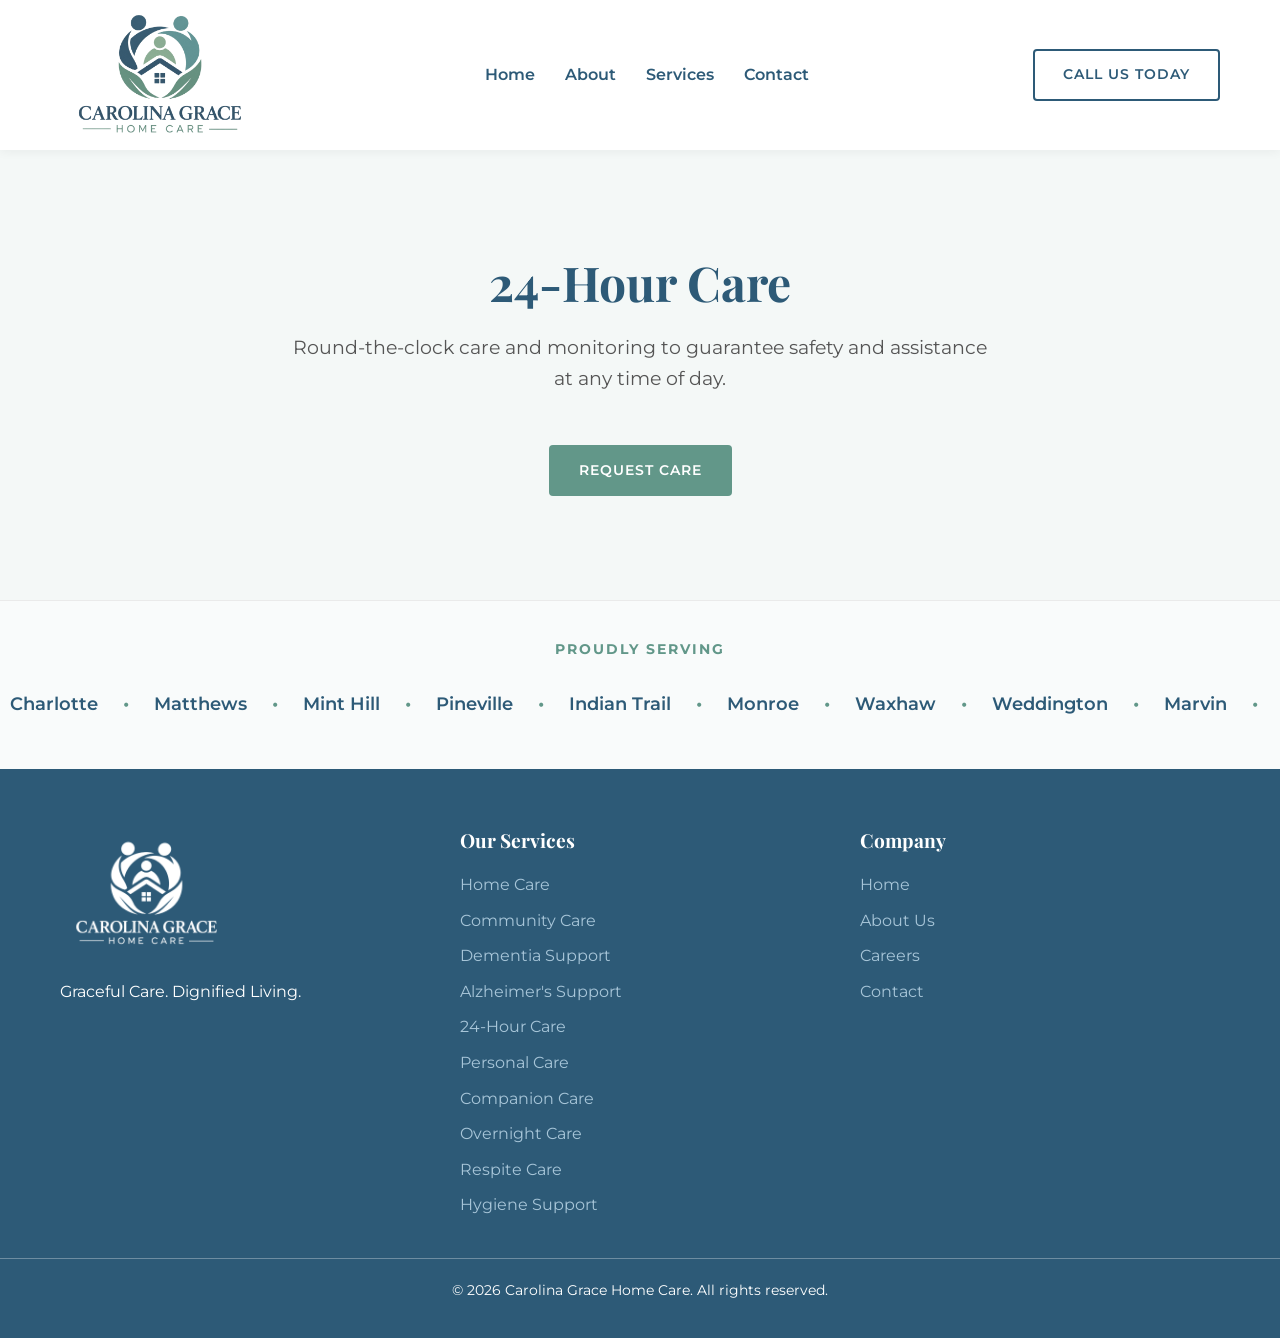
==== 24-hour-care.html @ 58c43fba "Create dedicated pages for all services and company links" ====
<!DOCTYPE html>
<html lang="en">
<head>
    <meta charset="UTF-8">
    <meta name="viewport" content="width=device-width, initial-scale=1.0">
    <title>24-Hour Care | Carolina Grace Home Care</title>
    <link rel="stylesheet" href="style.css">
    <link rel="preconnect" href="https://fonts.googleapis.com">
    <link rel="preconnect" href="https://fonts.gstatic.com" crossorigin>
    <link href="https://fonts.googleapis.com/css2?family=Montserrat:wght@300;400;600;700&family=Playfair+Display:ital,wght@0,600;1,600&display=swap" rel="stylesheet">
</head>
<body>
    <!-- Header -->
    <header class="header">
        <div class="container header-container">
            <div class="logo">
                <a href="#"><img src="images/logo.png" alt="Carolina Grace Home Care Logo"></a>
            </div>
            <nav class="nav">
                <ul>
                    <li><a href="#home">Home</a></li>
                    <li><a href="#about">About</a></li>
                    <li><a href="#services">Services</a></li>
                    <li><a href="#contact">Contact</a></li>
                </ul>
            </nav>
            <div class="header-cta">
                <a href="tel:7048625631" class="btn btn-outline">Call Us Today</a>
            </div>
        </div>
    </header>

    <section class="section bg-light" style="min-height: 50vh; display: flex; align-items: center; justify-content: center; text-align: center;">
        <div class="container">
            <h1 style="color: var(--primary-blue); font-size: 3rem; margin-bottom: 20px;">24-Hour Care</h1>
            <p style="font-size: 1.2rem; color: #555; max-width: 700px; margin: 0 auto;">Round-the-clock care and monitoring to guarantee safety and assistance at any time of day.</p>
            <br><br>
            <a href="index.html#contact" class="btn btn-primary">Request Care</a>
        </div>
    </section>

<!-- Areas Served Section -->
    <section class="areas-section">
        <div class="container text-center">
            <h4 class="subtitle" style="margin-bottom: 20px;">Proudly Serving</h4>
        </div>
        <div class="marquee-wrapper">
            <div class="marquee-content">
                <span>Charlotte</span>
                <span class="dot">&bull;</span>
                <span>Matthews</span>
                <span class="dot">&bull;</span>
                <span>Mint Hill</span>
                <span class="dot">&bull;</span>
                <span>Pineville</span>
                <span class="dot">&bull;</span>
                <span>Indian Trail</span>
                <span class="dot">&bull;</span>
                <span>Monroe</span>
                <span class="dot">&bull;</span>
                <span>Waxhaw</span>
                <span class="dot">&bull;</span>
                <span>Weddington</span>
                <span class="dot">&bull;</span>
                <span>Marvin</span>
                <span class="dot">&bull;</span>
                <span>Stallings</span>
                <span class="dot">&bull;</span>
                <span>Fort Mill (SC)</span>
                <span class="dot">&bull;</span>
                <span>Rock Hill (SC)</span>
                <span class="dot">&bull;</span>
                <span>Huntersville</span>
                <span class="dot">&bull;</span>
                <span>Cornelius</span>
                <span class="dot">&bull;</span>
                <span>Davidson</span>
                <span class="dot">&bull;</span>
                <span>Mooresville</span>
                <span class="dot">&bull;</span>
                <span>Concord</span>
                <span class="dot">&bull;</span>
                <span>Kannapolis</span>
                <span class="dot">&bull;</span>
                <span>Harrisburg</span>
                <span class="dot">&bull;</span>
                <span>Gastonia</span>
                <span class="dot">&bull;</span>
                <span>Belmont</span>
                <span class="dot">&bull;</span>
                <span>Mount Holly</span>
                <span class="dot">&bull;</span>
                <span>Locust</span>
                <span class="dot">&bull;</span>
                <span>Midland</span>
                <span class="dot">&bull;</span>
                <span>Albemarle</span>
                <span class="dot">&bull;</span>
                <span>Lancaster (SC)</span>
                <span class="dot">&bull;</span>
                <span>Shelby</span>
                <span class="dot">&bull;</span>
                <span>Lincolnton</span>
                <span class="dot">&bull;</span>
                <span>Statesville</span>
                <!-- Duplicate for seamless loop -->
                <span class="dot">&bull;</span>
                <span>Charlotte</span>
                <span class="dot">&bull;</span>
                <span>Matthews</span>
                <span class="dot">&bull;</span>
                <span>Mint Hill</span>
                <span class="dot">&bull;</span>
                <span>Pineville</span>
                <span class="dot">&bull;</span>
                <span>Indian Trail</span>
                <span class="dot">&bull;</span>
                <span>Monroe</span>
                <span class="dot">&bull;</span>
                <span>Waxhaw</span>
                <span class="dot">&bull;</span>
                <span>Weddington</span>
                <span class="dot">&bull;</span>
                <span>Marvin</span>
                <span class="dot">&bull;</span>
                <span>Stallings</span>
                <span class="dot">&bull;</span>
                <span>Fort Mill (SC)</span>
                <span class="dot">&bull;</span>
                <span>Rock Hill (SC)</span>
                <span class="dot">&bull;</span>
                <span>Huntersville</span>
                <span class="dot">&bull;</span>
                <span>Cornelius</span>
                <span class="dot">&bull;</span>
                <span>Davidson</span>
                <span class="dot">&bull;</span>
                <span>Mooresville</span>
                <span class="dot">&bull;</span>
                <span>Concord</span>
                <span class="dot">&bull;</span>
                <span>Kannapolis</span>
                <span class="dot">&bull;</span>
                <span>Harrisburg</span>
                <span class="dot">&bull;</span>
                <span>Gastonia</span>
                <span class="dot">&bull;</span>
                <span>Belmont</span>
                <span class="dot">&bull;</span>
                <span>Mount Holly</span>
                <span class="dot">&bull;</span>
                <span>Locust</span>
                <span class="dot">&bull;</span>
                <span>Midland</span>
                <span class="dot">&bull;</span>
                <span>Albemarle</span>
                <span class="dot">&bull;</span>
                <span>Lancaster (SC)</span>
                <span class="dot">&bull;</span>
                <span>Shelby</span>
                <span class="dot">&bull;</span>
                <span>Lincolnton</span>
                <span class="dot">&bull;</span>
                <span>Statesville</span>
            </div>
        </div>
    </section>

    <!-- Footer -->
    <footer class="footer">
        <div class="container footer-container">
            <div class="footer-logo">
                <img src="images/logo.png" alt="Carolina Grace Home Care Logo">
                <p class="footer-tagline">Graceful Care. Dignified Living.</p>
            </div>
            <div class="footer-services">
                <h3>Our Services</h3>
                <ul>
                    <li><a href="home-care.html">Home Care</a></li>
                    <li><a href="community-care.html">Community Care</a></li>
                    <li><a href="dementia-support.html">Dementia Support</a></li>
                    <li><a href="alzheimers-support.html">Alzheimer's Support</a></li>
                    <li><a href="24-hour-care.html">24-Hour Care</a></li>
                    <li><a href="personal-care.html">Personal Care</a></li>
                    <li><a href="companion-care.html">Companion Care</a></li>
                    <li><a href="overnight-care.html">Overnight Care</a></li>
                    <li><a href="respite-care.html">Respite Care</a></li>
                    <li><a href="hygiene-support.html">Hygiene Support</a></li>
                </ul>
            </div>
            <div class="footer-company">
                <h3>Company</h3>
                <ul>
                    <li><a href="index.html">Home</a></li>
                    <li><a href="about-us.html">About Us</a></li>
                    <li><a href="careers.html">Careers</a></li>
                    <li><a href="contact.html">Contact</a></li>
                </ul>
            </div>
            </div>
        </div>
        <div class="footer-bottom text-center">
            <p>&copy; 2026 Carolina Grace Home Care. All rights reserved.</p>
        </div>
    </footer>
</body>
</html>
---- style.css ----
/* CSS Variables based on logo */
:root {
    --primary-blue: #2d5a77;
    --primary-green: #629789;
    --secondary-green: #85a98d;
    --text-dark: #333333;
    --text-light: #666666;
    --bg-light: #f4f8f7;
    --white: #ffffff;
    --font-heading: 'Playfair Display', serif;
    --font-body: 'Montserrat', sans-serif;
}

/* Base Styles */
* {
    margin: 0;
    padding: 0;
    box-sizing: border-box;
}

html {
    scroll-behavior: smooth;
}

body {
    font-family: var(--font-body);
    color: var(--text-dark);
    line-height: 1.6;
    background-color: var(--white);
}

h1, h2, h3, h4, h5, h6 {
    font-family: var(--font-heading);
    color: var(--primary-blue);
    margin-bottom: 1rem;
    line-height: 1.2;
}

h1 { font-size: 3rem; }
h2 { font-size: 2.5rem; }
h3 { font-size: 1.5rem; }

p {
    color: var(--text-light);
    margin-bottom: 1rem;
}

a {
    text-decoration: none;
    color: var(--primary-green);
    transition: color 0.3s ease;
}

a:hover {
    color: var(--primary-blue);
}

ul {
    list-style: none;
}

img {
    max-width: 100%;
    height: auto;
    display: block;
}

.container {
    max-width: 1200px;
    margin: 0 auto;
    padding: 0 20px;
}

.section {
    padding: 80px 0;
}

.bg-light {
    background-color: var(--bg-light);
}

.text-center {
    text-align: center;
}

.subtitle {
    font-family: var(--font-body);
    font-size: 0.9rem;
    text-transform: uppercase;
    letter-spacing: 2px;
    color: var(--primary-green);
    font-weight: 700;
    margin-bottom: 0.5rem;
}

/* Buttons */
.btn {
    display: inline-block;
    padding: 12px 28px;
    border-radius: 4px;
    font-family: var(--font-body);
    font-weight: 600;
    text-transform: uppercase;
    letter-spacing: 1px;
    font-size: 0.9rem;
    cursor: pointer;
    transition: all 0.3s ease;
    border: 2px solid transparent;
}

.btn-primary {
    background-color: var(--primary-green);
    color: var(--white);
}

.btn-primary:hover {
    background-color: var(--primary-blue);
    color: var(--white);
}

.btn-secondary {
    background-color: var(--primary-blue);
    color: var(--white);
}

.btn-secondary:hover {
    background-color: var(--primary-green);
    color: var(--white);
}

.btn-outline {
    background-color: transparent;
    border-color: var(--primary-blue);
    color: var(--primary-blue);
}

.btn-outline:hover {
    background-color: var(--primary-blue);
    color: var(--white);
}

.btn-block {
    display: block;
    width: 100%;
}

/* Header */
.header {
    background-color: var(--white);
    box-shadow: 0 2px 10px rgba(0,0,0,0.05);
    position: sticky;
    top: 0;
    z-index: 100;
}

.header-container {
    display: flex;
    justify-content: space-between;
    align-items: center;
    height: auto;
}

.logo img {
    height: 150px;
}

.nav ul {
    display: flex;
    gap: 30px;
}

.nav a {
    color: var(--primary-blue);
    font-weight: 600;
    font-size: 1rem;
}

.nav a:hover {
    color: var(--primary-green);
}

/* Hero Section */
.hero {
    position: relative;
    height: 80vh;
    min-height: 600px;
    display: flex;
    align-items: center;
}

.hero-image {
    position: absolute;
    top: 0;
    left: 0;
    width: 100%;
    height: 100%;
    z-index: 1;
}

.hero-image img {
    width: 100%;
    height: 100%;
    object-fit: cover;
}

.hero-image::after {
    content: '';
    position: absolute;
    top: 0;
    left: 0;
    width: 100%;
    height: 100%;
    background: linear-gradient(to right, rgba(255,255,255,1) 0%, rgba(255,255,255,0.6) 30%, rgba(255,255,255,0.1) 90%);
}

.hero-content {
    position: relative;
    z-index: 2;
    width: 100%;
}

.hero-text-box {
    max-width: 600px;
}

.hero-text-box h1 {
    font-size: 3.5rem;
    margin-bottom: 20px;
}

.hero-text-box p {
    font-size: 1.1rem;
    margin-bottom: 30px;
    color: var(--text-dark);
}

.hero-buttons {
    display: flex;
    gap: 15px;
}

/* About Section */
.about-container {
    display: grid;
    grid-template-columns: 1fr 1fr;
    gap: 60px;
    align-items: center;
}

.about-features {
    display: grid;
    grid-template-columns: 1fr;
    gap: 30px;
}

.feature {
    display: flex;
    flex-direction: column;
    padding: 30px;
    background-color: var(--bg-light);
    border-radius: 8px;
    border-left: 4px solid var(--secondary-green);
}

.feature-icon {
    font-size: 2rem;
    color: var(--primary-green);
    margin-bottom: 15px;
}

/* Services Section */
.section-header {
    margin-bottom: 50px;
}

.services-grid {
    display: grid;
    grid-template-columns: repeat(auto-fit, minmax(320px, 1fr));
    gap: 30px;
}

.service-card {
    background-color: var(--white);
    border-radius: 8px;
    overflow: hidden;
    box-shadow: 0 5px 15px rgba(0,0,0,0.05);
    transition: transform 0.3s ease;
    display: flex;
    flex-direction: column;
}

.service-card:hover {
    transform: translateY(-15px);
}

.service-img {
    height: 220px;
}

.service-img img {
    width: 100%;
    height: 100%;
    object-fit: cover;
}

.service-content {
    padding: 30px;
    flex-grow: 1;
}

.service-content h3 {
    margin-bottom: 15px;
    font-size: 1.3rem;
}

.service-content-only {
    border-top: 4px solid var(--primary-green);
}

/* Contact Section */
.contact-container {
    display: grid;
    grid-template-columns: 1fr 1fr;
    gap: 60px;
}

.contact-details {
    margin-top: 30px;
}

.contact-item {
    margin-bottom: 15px;
    font-size: 1.1rem;
    color: var(--text-dark);
}

.contact-item strong {
    color: var(--primary-blue);
    display: inline-block;
    width: 90px;
}

.contact-form {
    background-color: var(--white);
    padding: 40px;
    border-radius: 8px;
    box-shadow: 0 5px 25px rgba(0,0,0,0.08);
}

.form-group {
    margin-bottom: 20px;
}

.form-group input,
.form-group textarea {
    width: 100%;
    padding: 12px 15px;
    border: 1px solid #ddd;
    border-radius: 4px;
    font-family: var(--font-body);
    font-size: 1rem;
}

.form-group input:focus,
.form-group textarea:focus {
    outline: none;
    border-color: var(--primary-green);
}

/* Areas Served Marquee */
.areas-section {
    padding: 40px 0;
    background-color: #f9fbfb;
    overflow: hidden;
    border-top: 1px solid #eaeaea;
}

.marquee-wrapper {
    width: 100%;
    overflow: hidden;
    white-space: nowrap;
    position: relative;
    padding: 10px 0;
}

.marquee-content {
    display: inline-block;
    animation: marquee 50s linear infinite;
    font-size: 1.1rem;
    font-weight: 600;
    color: var(--primary-blue);
}

.marquee-content span {
    padding: 0 10px;
}

.marquee-content .dot {
    color: var(--primary-green);
    font-size: 1.2rem;
}

@keyframes marquee {
    0% { transform: translateX(0); }
    100% { transform: translateX(-50%); }
}

.marquee-content:hover {
    animation-play-state: paused;
}

/* Footer */
.footer {
    background-color: var(--primary-blue);
    color: var(--white);
    padding: 60px 0 20px;
}

.footer-container {
    display: grid;
    grid-template-columns: repeat(auto-fit, minmax(250px, 1fr));
    gap: 40px;
    margin-bottom: 40px;
}

.footer-logo img {
    height: 130px;
    margin-bottom: 20px;
    filter: brightness(0) invert(1);
}

.footer-tagline {
    color: #a7c5d8;
}

.footer h3 {
    color: var(--white);
    margin-bottom: 20px;
    font-size: 1.2rem;
}

.footer-services ul,
.footer-company ul,
.footer-areas ul {
    display: flex;
    flex-direction: column;
    gap: 10px;
}

.footer-services a,
.footer-company a,
.footer-areas li {
    color: #a7c5d8;
    transition: color 0.3s ease;
}

.footer-services a:hover,
.footer-company a:hover {
    color: var(--secondary-green);
}

.footer-areas p {
    color: #a7c5d8;
    line-height: 1.6;
    font-size: 0.95rem;
}

.footer-bottom {
    border-top: 1px solid rgba(255, 255, 255, 0.308);
    padding-top: 20px;
    font-size: 0.9rem;
}

.footer-bottom p,
.footer-logo p {
    color: #ffffff;
}

/* Responsive */
@media (max-width: 992px) {
    .hero-text-box h1 {
        font-size: 2.8rem;
    }
    .about-container,
    .contact-container {
        grid-template-columns: 1fr;
        gap: 40px;
    }
    .services-grid {
        grid-template-columns: repeat(auto-fit, minmax(280px, 1fr));
    }
}

@media (max-width: 768px) {
    .section {
        padding: 50px 0;
    }
    .header-container {
        flex-direction: column;
        height: auto;
        padding: 15px 20px;
        gap: 15px;
    }
    .nav ul {
        flex-wrap: wrap;
        justify-content: center;
        gap: 15px;
    }
    .hero-text-box h1 {
        font-size: 2.2rem;
    }
    .hero-buttons {
        flex-direction: column;
        gap: 10px;
    }
    .btn-block {
        width: 100%;
    }
    .hero-image::after {
        background: linear-gradient(to right, rgba(255,255,255,0.95) 0%, rgba(255,255,255,0.85) 100%);
    }
    .about-features {
        grid-template-columns: 1fr;
    }
}

@media (max-width: 576px) {
    .hero-text-box h1 {
        font-size: 1.8rem;
    }
    .hero-text-box p {
        font-size: 1rem;
    }
    .services-grid {
        grid-template-columns: 1fr;
    }
    .footer-container {
        grid-template-columns: 1fr;
        text-align: center;
    }
    .footer-services ul, .footer-company ul, .footer-areas ul {
        align-items: center;
    }
}
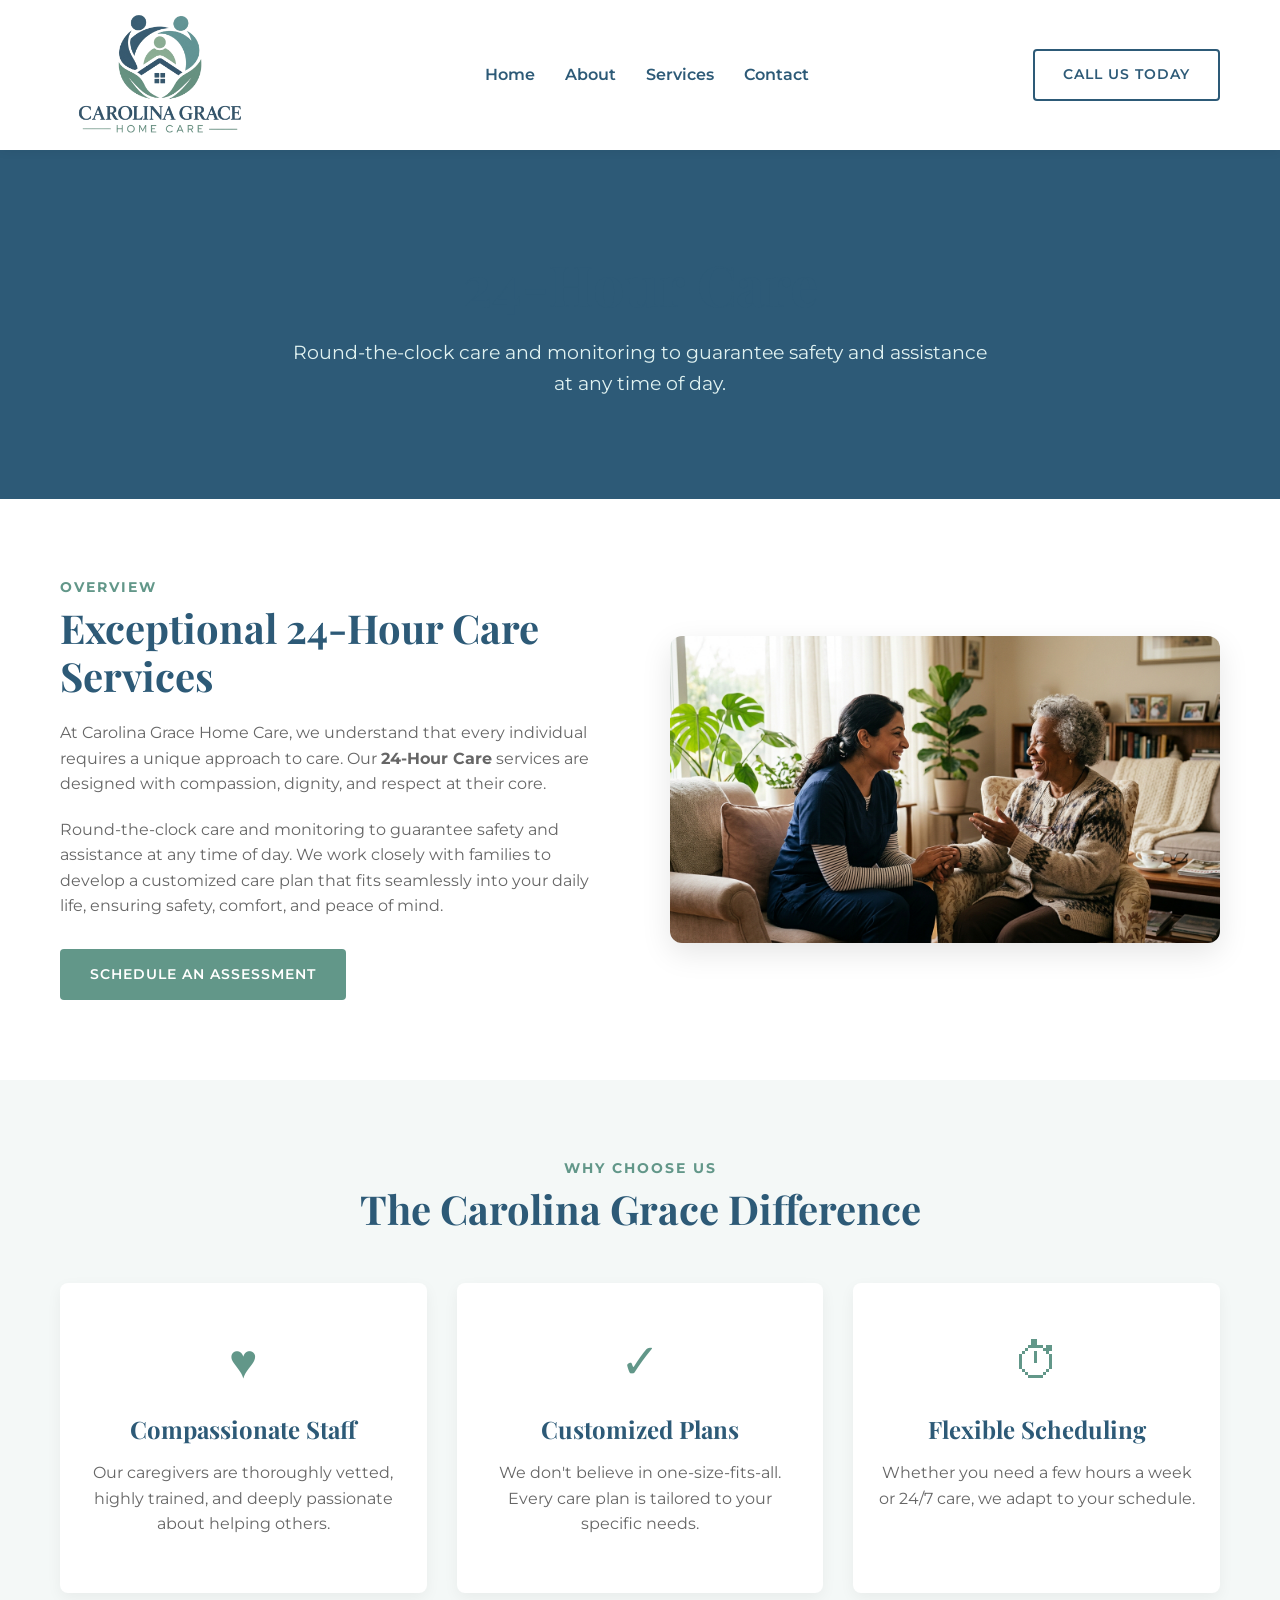
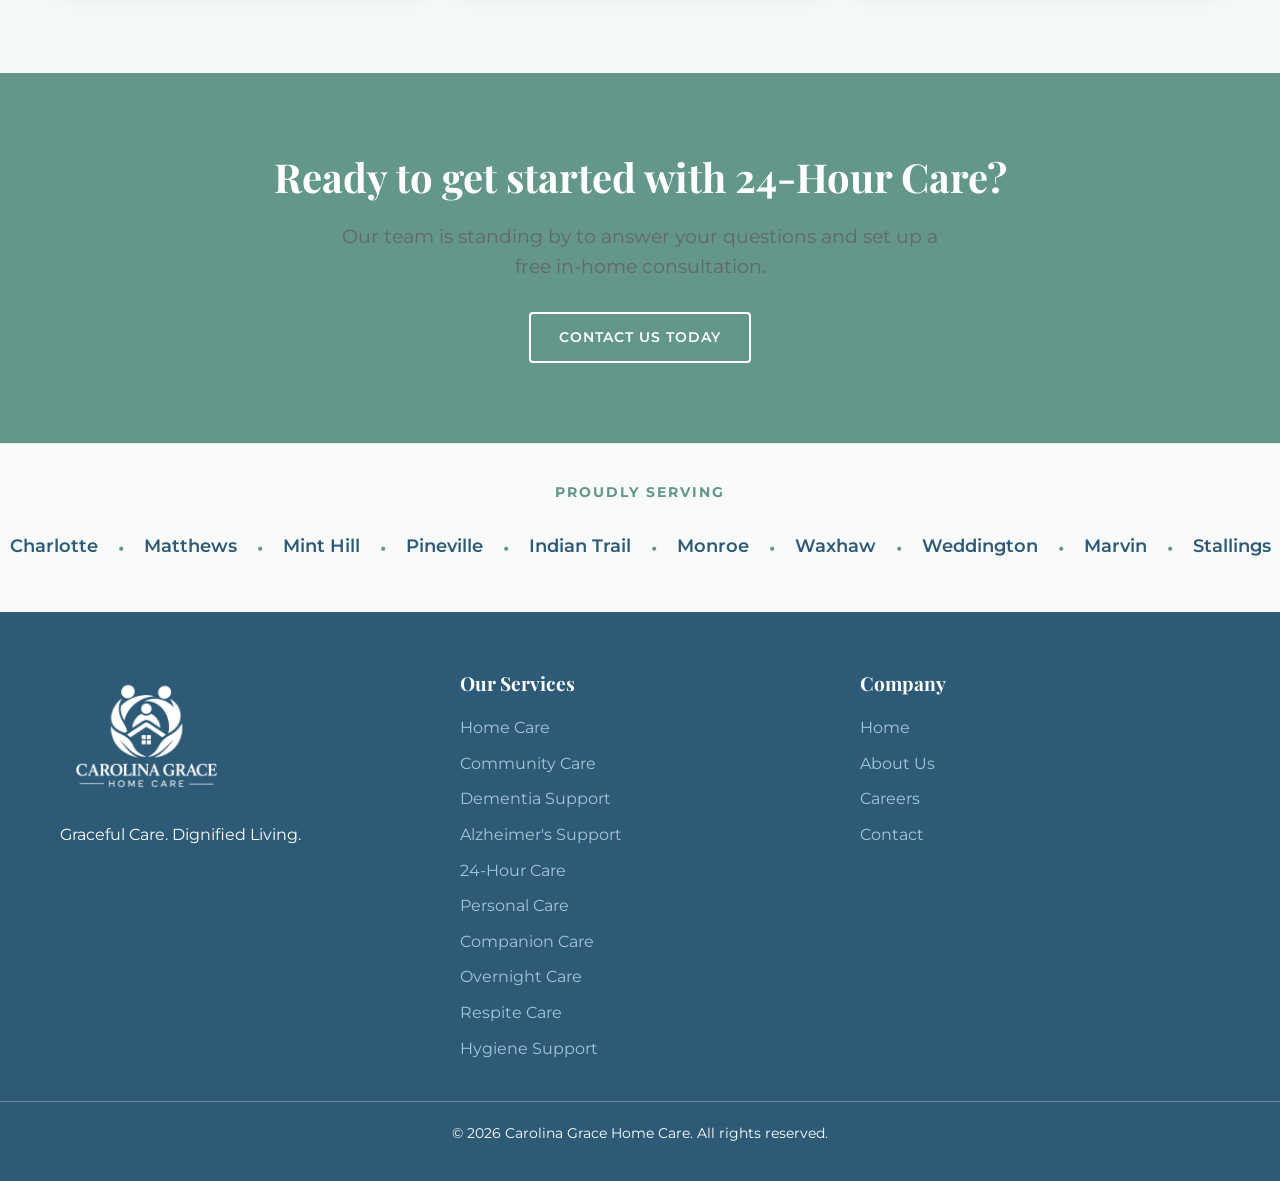
==== commit c250b666: "Enhance all internal pages with multi-section professional design" ====
--- a/24-hour-care.html
+++ b/24-hour-care.html
@@ -30,12 +30,62 @@
         </div>
     </header>
 
-    <section class="section bg-light" style="min-height: 50vh; display: flex; align-items: center; justify-content: center; text-align: center;">
+    <!-- Page Hero -->
+    <section class="page-hero" style="background-color: var(--primary-blue); color: white; padding: 100px 0; text-align: center;">
         <div class="container">
-            <h1 style="color: var(--primary-blue); font-size: 3rem; margin-bottom: 20px;">24-Hour Care</h1>
-            <p style="font-size: 1.2rem; color: #555; max-width: 700px; margin: 0 auto;">Round-the-clock care and monitoring to guarantee safety and assistance at any time of day.</p>
-            <br><br>
-            <a href="index.html#contact" class="btn btn-primary">Request Care</a>
+            <h1 style="font-size: 3.5rem; margin-bottom: 20px; font-family: var(--font-heading);">24-Hour Care</h1>
+            <p style="font-size: 1.2rem; max-width: 700px; margin: 0 auto; color: #e0f2f1;">Round-the-clock care and monitoring to guarantee safety and assistance at any time of day.</p>
+        </div>
+    </section>
+
+    <!-- Overview Section -->
+    <section class="section about">
+        <div class="container about-container" style="align-items: center;">
+            <div class="about-text">
+                <h4 class="subtitle">Overview</h4>
+                <h2 style="font-size: 2.5rem; margin-bottom: 20px;">Exceptional 24-Hour Care Services</h2>
+                <p style="margin-bottom: 20px;">At Carolina Grace Home Care, we understand that every individual requires a unique approach to care. Our <strong>24-Hour Care</strong> services are designed with compassion, dignity, and respect at their core.</p>
+                <p style="margin-bottom: 30px;">Round-the-clock care and monitoring to guarantee safety and assistance at any time of day. We work closely with families to develop a customized care plan that fits seamlessly into your daily life, ensuring safety, comfort, and peace of mind.</p>
+                <a href="index.html#contact" class="btn btn-primary">Schedule an Assessment</a>
+            </div>
+            <div class="about-features" style="display: block;">
+                <img src="images/hero.jpg" alt="24-Hour Care" style="width: 100%; border-radius: 12px; box-shadow: 0 10px 30px rgba(0,0,0,0.1);">
+            </div>
+        </div>
+    </section>
+
+    <!-- Key Benefits Section -->
+    <section class="section bg-light text-center">
+        <div class="container">
+            <h4 class="subtitle">Why Choose Us</h4>
+            <h2 style="margin-bottom: 50px;">The Carolina Grace Difference</h2>
+            
+            <div class="services-grid" style="grid-template-columns: repeat(auto-fit, minmax(300px, 1fr));">
+                <div class="service-card" style="padding: 40px 20px;">
+                    <div style="font-size: 3rem; color: var(--primary-green); margin-bottom: 15px;">♥</div>
+                    <h3>Compassionate Staff</h3>
+                    <p>Our caregivers are thoroughly vetted, highly trained, and deeply passionate about helping others.</p>
+                </div>
+                <div class="service-card" style="padding: 40px 20px;">
+                    <div style="font-size: 3rem; color: var(--primary-green); margin-bottom: 15px;">✓</div>
+                    <h3>Customized Plans</h3>
+                    <p>We don't believe in one-size-fits-all. Every care plan is tailored to your specific needs.</p>
+                </div>
+                <div class="service-card" style="padding: 40px 20px;">
+                    <div style="font-size: 3rem; color: var(--primary-green); margin-bottom: 15px;">⏱</div>
+                    <h3>Flexible Scheduling</h3>
+                    <p>Whether you need a few hours a week or 24/7 care, we adapt to your schedule.</p>
+                </div>
+            </div>
+        </div>
+    </section>
+
+    <!-- Call to Action -->
+    <section class="section" style="background-color: var(--primary-green); color: white; text-align: center;">
+        <div class="container">
+            <h2 style="font-size: 2.5rem; margin-bottom: 20px; color: white;">Ready to get started with 24-Hour Care?</h2>
+            <p style="font-size: 1.2rem; margin-bottom: 30px; max-width: 600px; margin-left: auto; margin-right: auto;">Our team is standing by to answer your questions and set up a free in-home consultation.</p>
+            <a href="index.html#contact" class="btn btn-outline-white">Contact Us Today</a>
         </div>
     </section>
 
--- a/style.css
+++ b/style.css
@@ -139,6 +139,17 @@
     color: var(--white);
 }
 
+.btn-outline-white {
+    background-color: transparent;
+    border-color: var(--white);
+    color: var(--white);
+}
+
+.btn-outline-white:hover {
+    background-color: var(--white);
+    color: var(--primary-green);
+}
+
 .btn-block {
     display: block;
     width: 100%;
@@ -378,13 +389,15 @@
 .marquee-wrapper {
     width: 100%;
     overflow: hidden;
-    white-space: nowrap;
     position: relative;
     padding: 10px 0;
+    display: block;
 }
 
 .marquee-content {
-    display: inline-block;
+    display: flex;
+    flex-wrap: nowrap;
+    width: max-content;
     animation: marquee 50s linear infinite;
     font-size: 1.1rem;
     font-weight: 600;
@@ -392,6 +405,8 @@
 }
 
 .marquee-content span {
+    flex-shrink: 0;
+    white-space: nowrap;
     padding: 0 10px;
 }
 
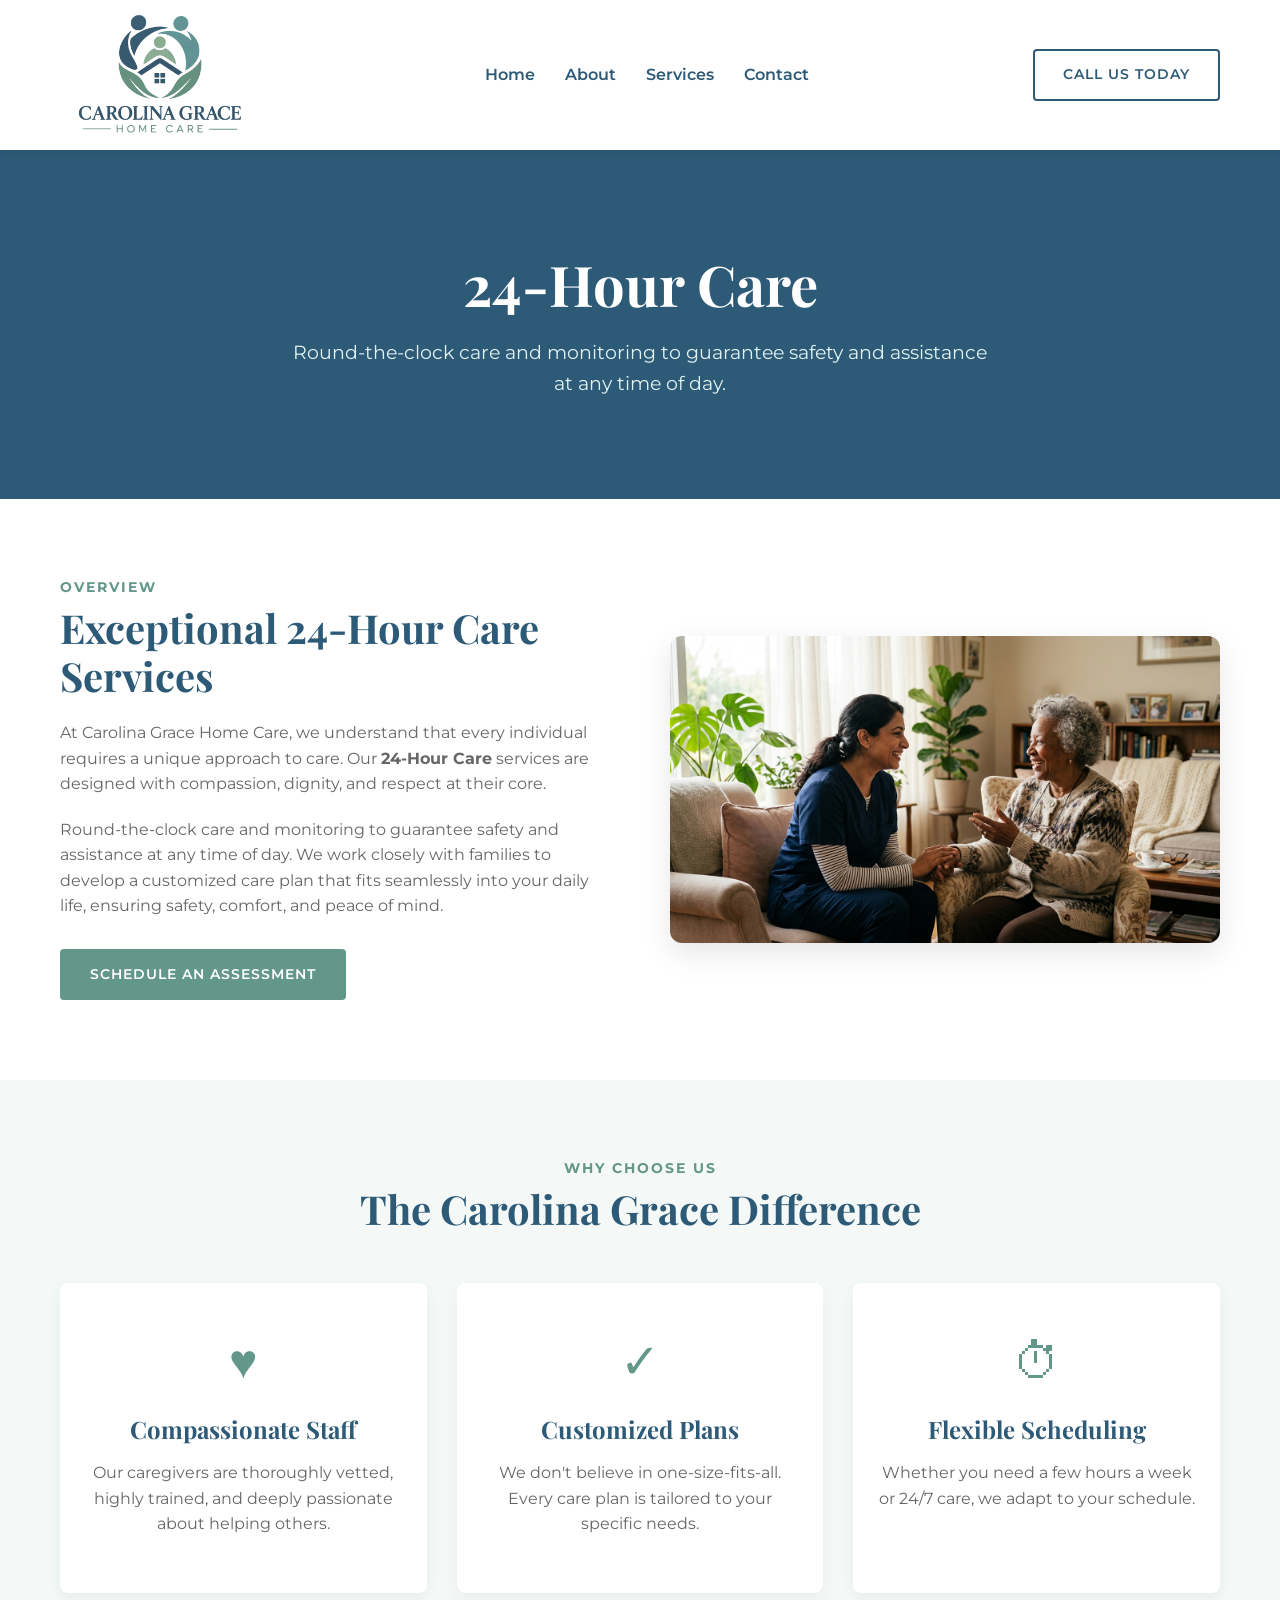
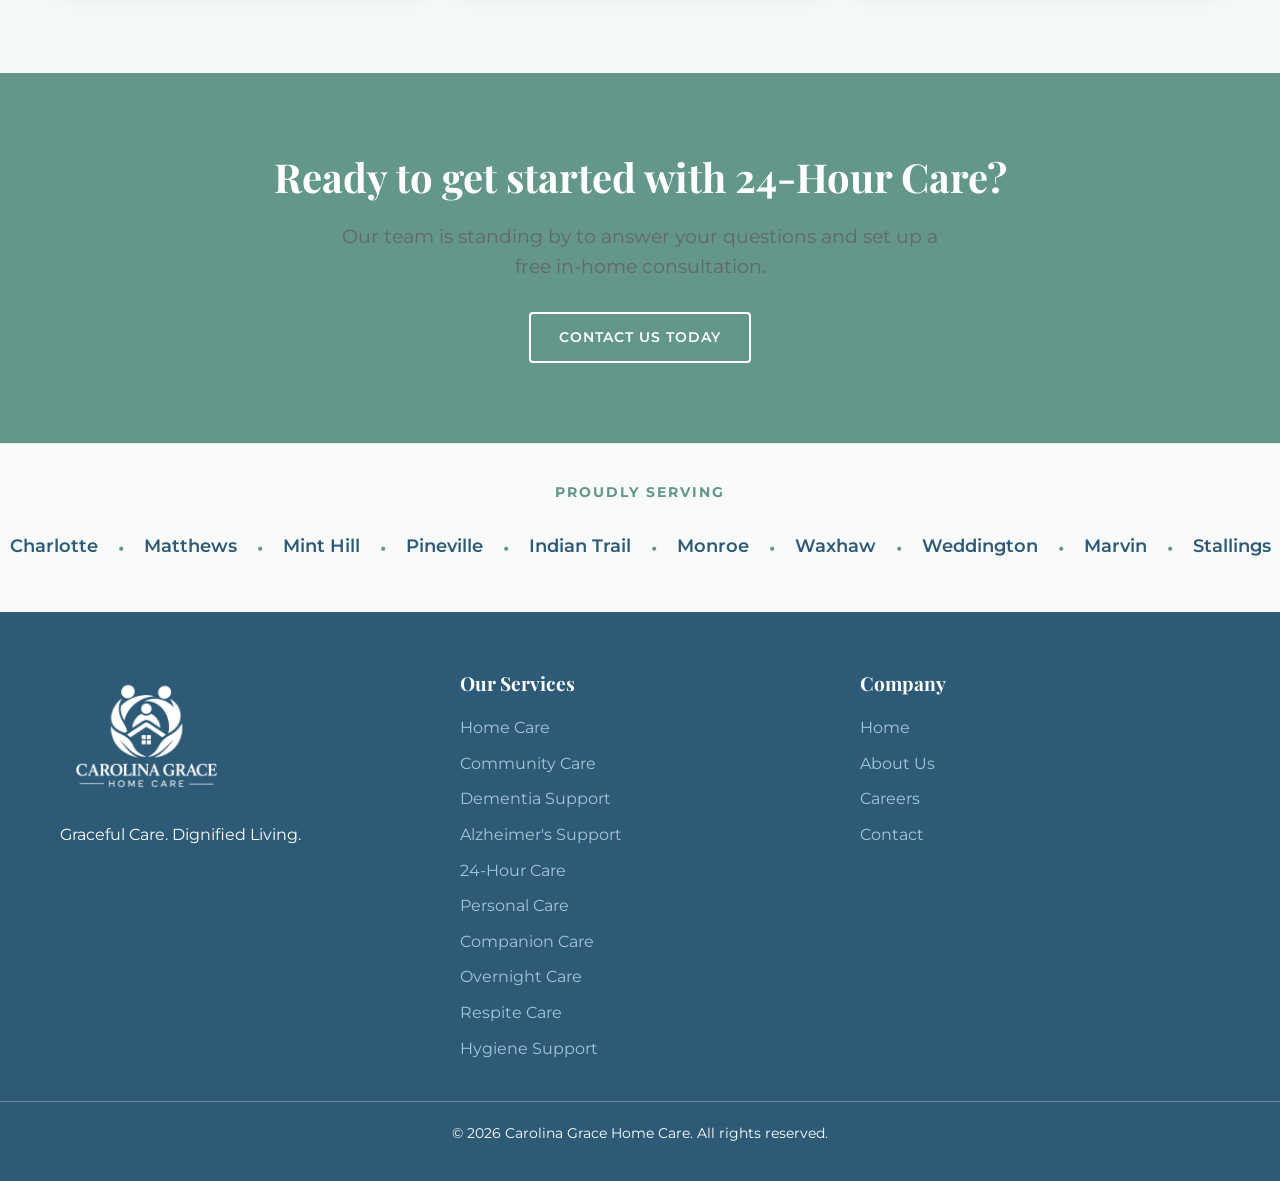
==== commit 49b242d1: "Fix hero heading color contrast on internal pages" ====
--- a/24-hour-care.html
+++ b/24-hour-care.html
@@ -33,7 +33,7 @@
     <!-- Page Hero -->
     <section class="page-hero" style="background-color: var(--primary-blue); color: white; padding: 100px 0; text-align: center;">
         <div class="container">
-            <h1 style="font-size: 3.5rem; margin-bottom: 20px; font-family: var(--font-heading);">24-Hour Care</h1>
+            <h1 style="font-size: 3.5rem; margin-bottom: 20px; font-family: var(--font-heading); color: white;">24-Hour Care</h1>
             <p style="font-size: 1.2rem; max-width: 700px; margin: 0 auto; color: #e0f2f1;">Round-the-clock care and monitoring to guarantee safety and assistance at any time of day.</p>
         </div>
     </section>
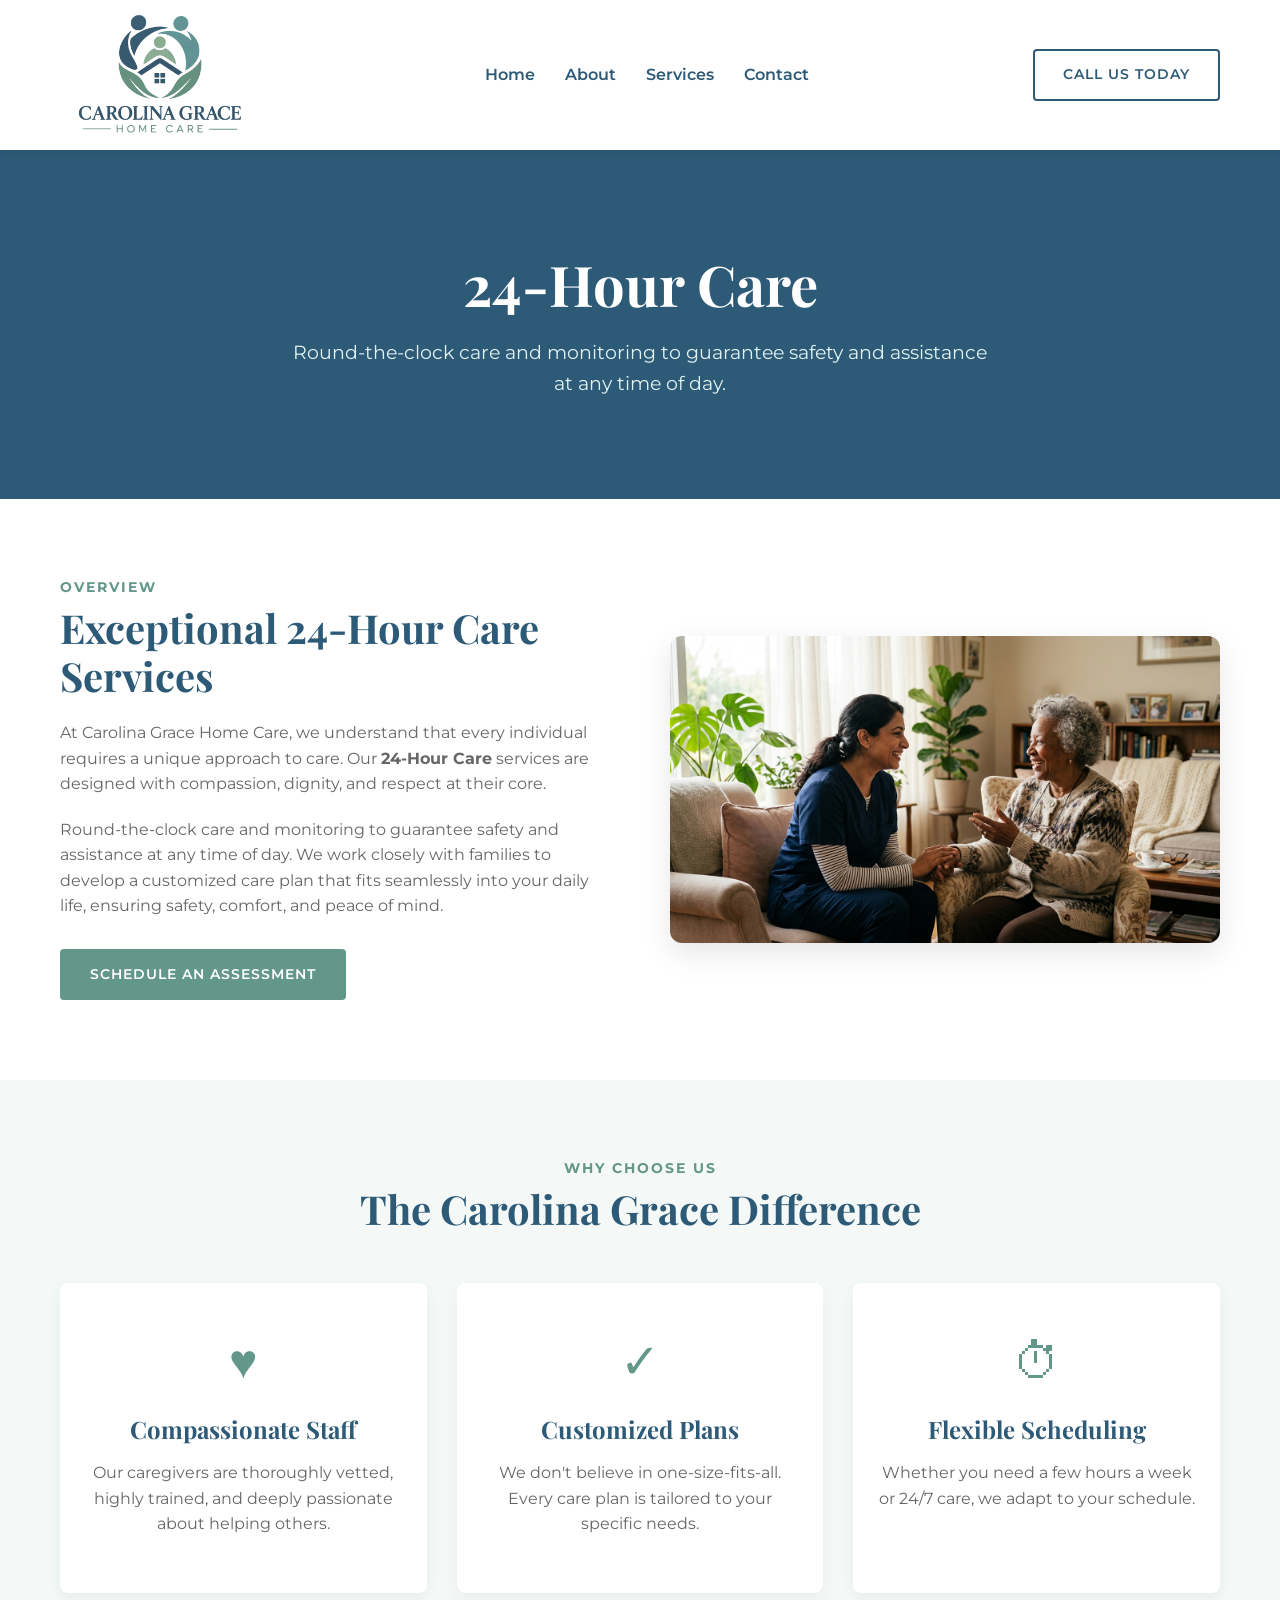
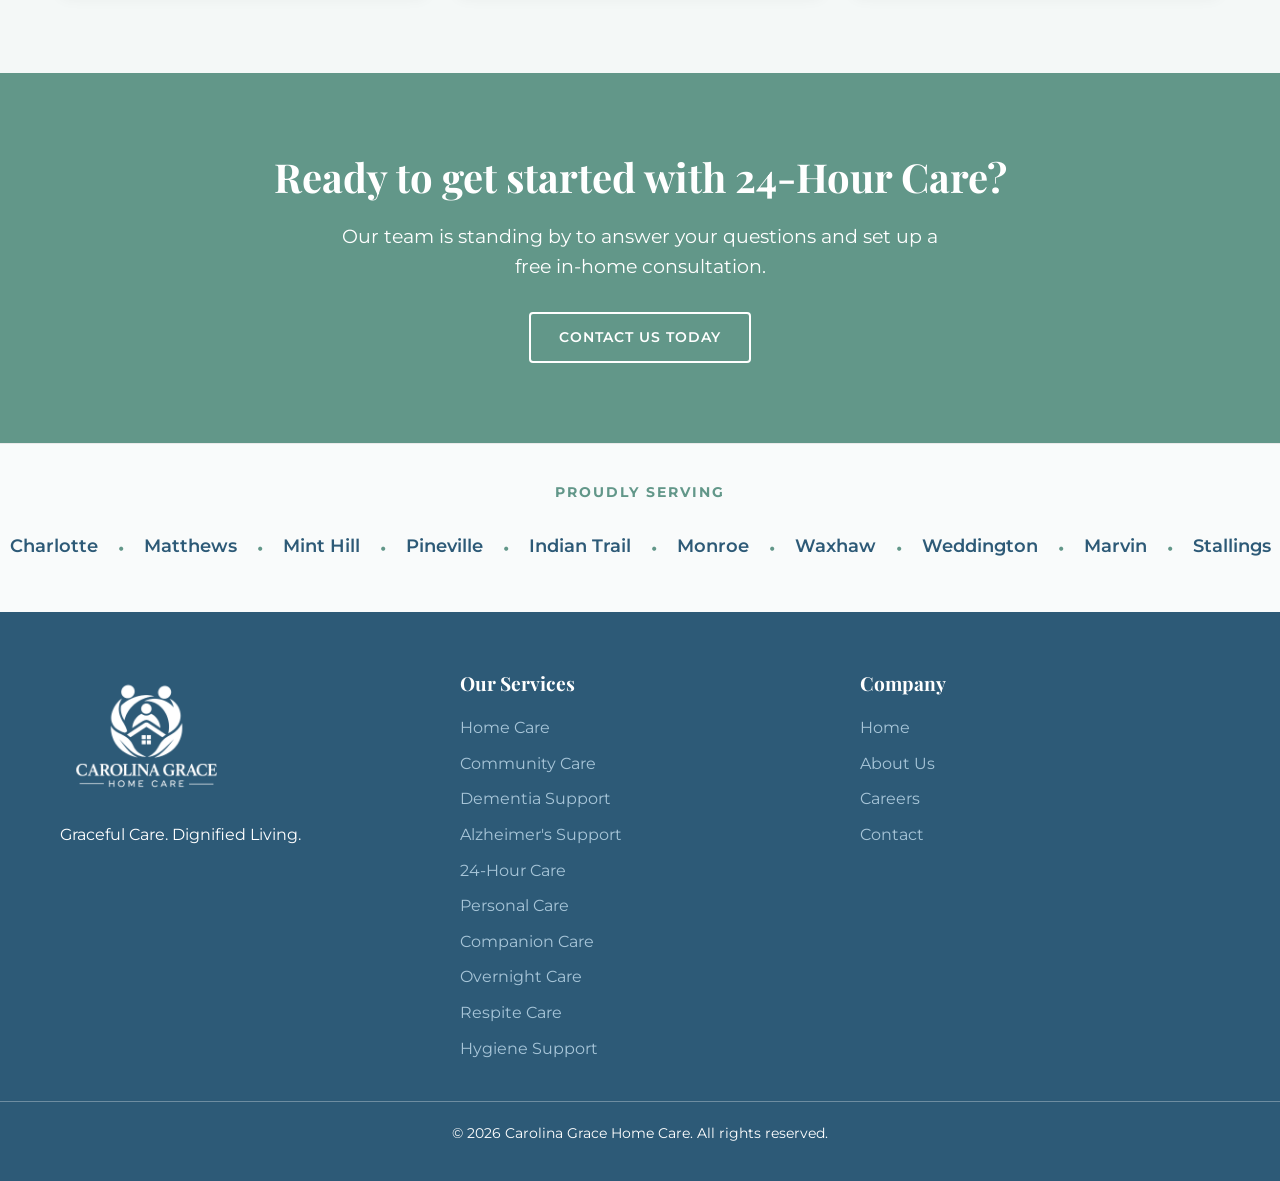
==== commit b2530787: "Fix CTA paragraph color contrast" ====
--- a/24-hour-care.html
+++ b/24-hour-care.html
@@ -84,7 +84,7 @@
     <section class="section" style="background-color: var(--primary-green); color: white; text-align: center;">
         <div class="container">
             <h2 style="font-size: 2.5rem; margin-bottom: 20px; color: white;">Ready to get started with 24-Hour Care?</h2>
-            <p style="font-size: 1.2rem; margin-bottom: 30px; max-width: 600px; margin-left: auto; margin-right: auto;">Our team is standing by to answer your questions and set up a free in-home consultation.</p>
+            <p style="font-size: 1.2rem; margin-bottom: 30px; max-width: 600px; margin-left: auto; margin-right: auto; color: white;">Our team is standing by to answer your questions and set up a free in-home consultation.</p>
             <a href="index.html#contact" class="btn btn-outline-white">Contact Us Today</a>
         </div>
     </section>
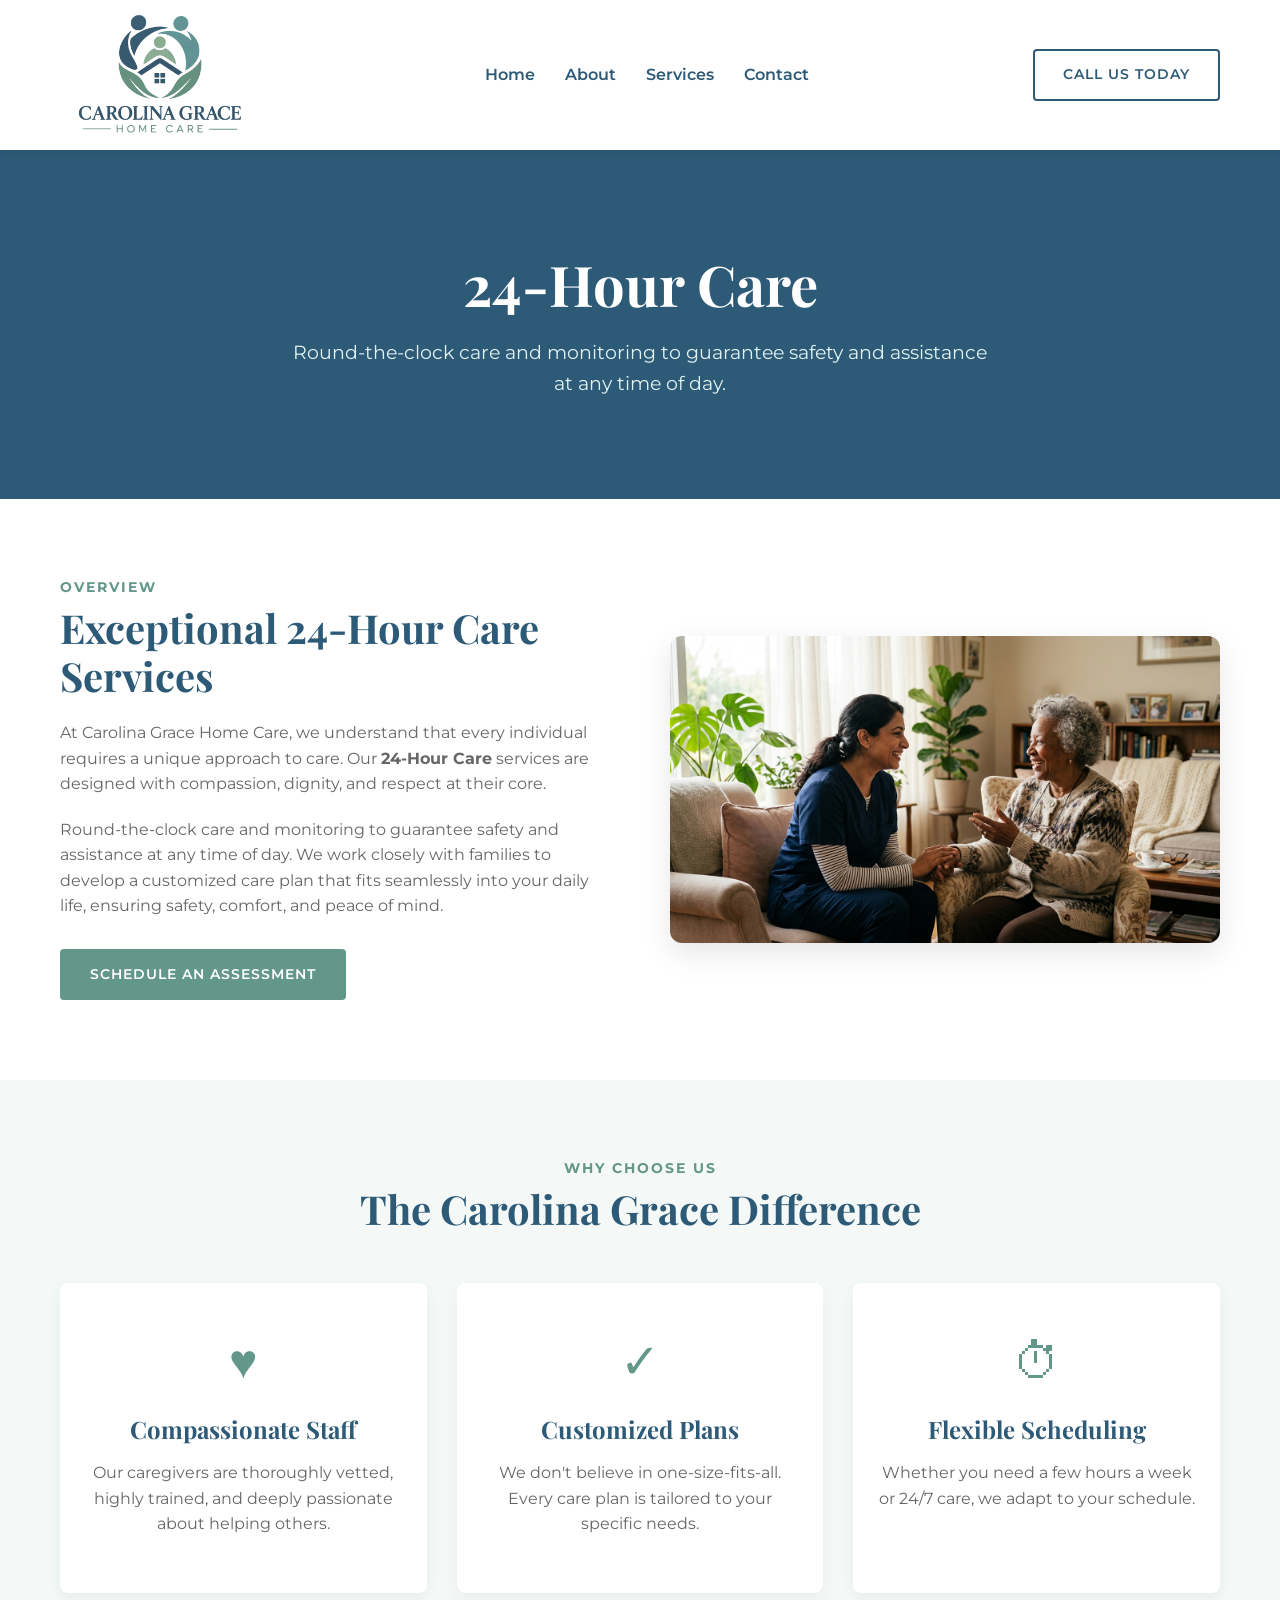
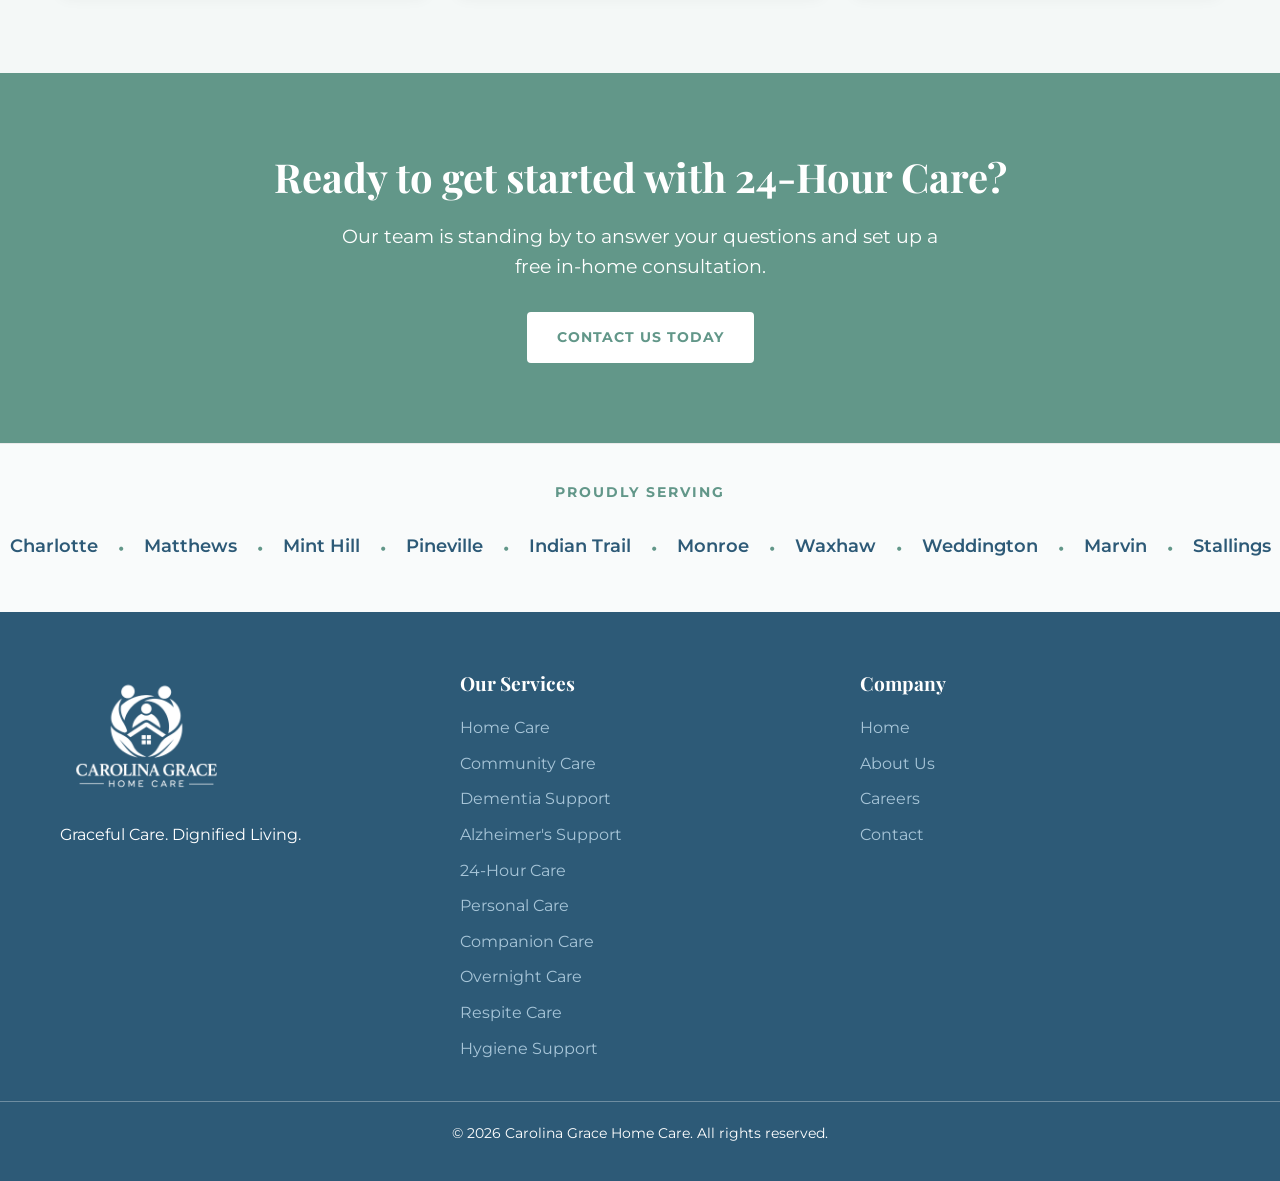
==== commit 0ba4b9ed: "Fix invisible CTA button" ====
--- a/24-hour-care.html
+++ b/24-hour-care.html
@@ -85,7 +85,7 @@
         <div class="container">
             <h2 style="font-size: 2.5rem; margin-bottom: 20px; color: white;">Ready to get started with 24-Hour Care?</h2>
             <p style="font-size: 1.2rem; margin-bottom: 30px; max-width: 600px; margin-left: auto; margin-right: auto; color: white;">Our team is standing by to answer your questions and set up a free in-home consultation.</p>
-            <a href="index.html#contact" class="btn btn-outline-white">Contact Us Today</a>
+            <a href="index.html#contact" class="btn btn-white">Contact Us Today</a>
         </div>
     </section>
 
--- a/style.css
+++ b/style.css
@@ -139,15 +139,16 @@
     color: var(--white);
 }
 
-.btn-outline-white {
+.btn-white {
+    background-color: var(--white);
+    border: 2px solid var(--white);
+    color: var(--primary-green);
+    font-weight: 700;
+}
+
+.btn-white:hover {
     background-color: transparent;
-    border-color: var(--white);
-    color: var(--white);
-}
-
-.btn-outline-white:hover {
-    background-color: var(--white);
-    color: var(--primary-green);
+    color: var(--white);
 }
 
 .btn-block {
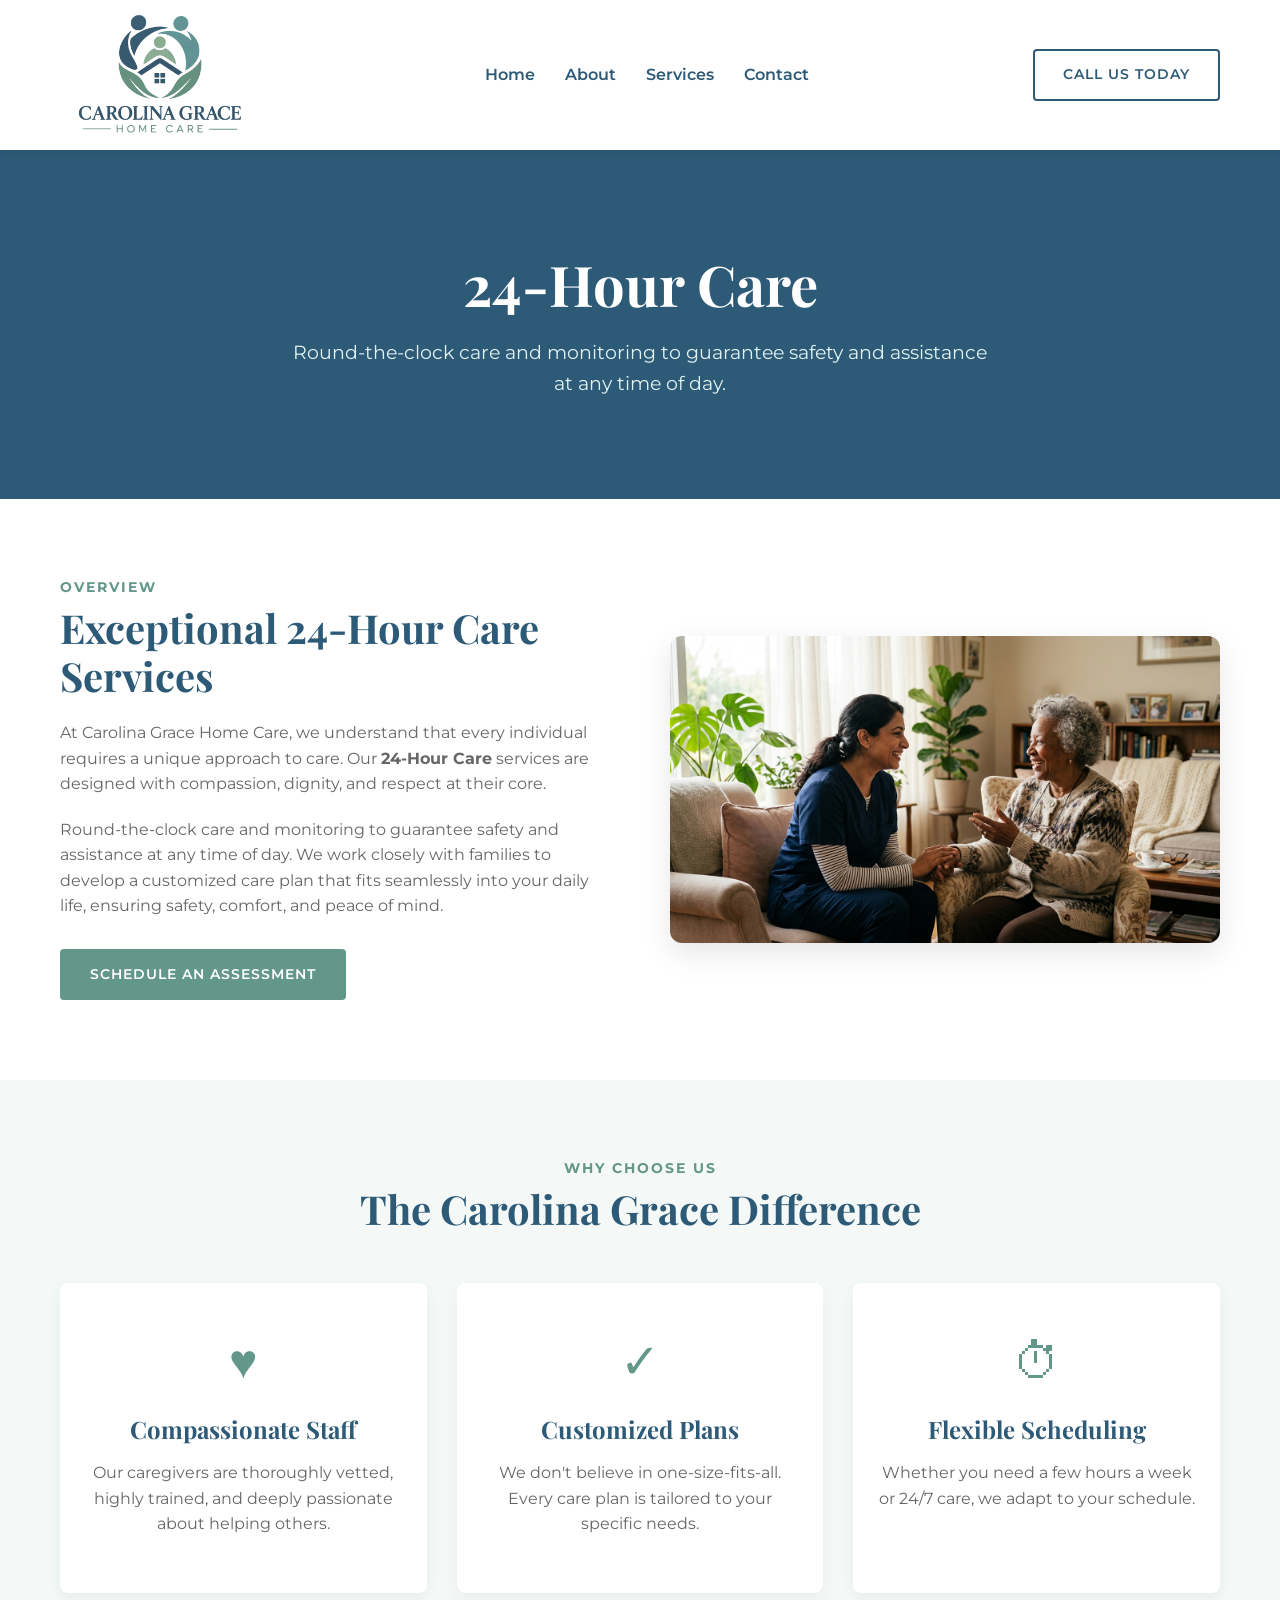
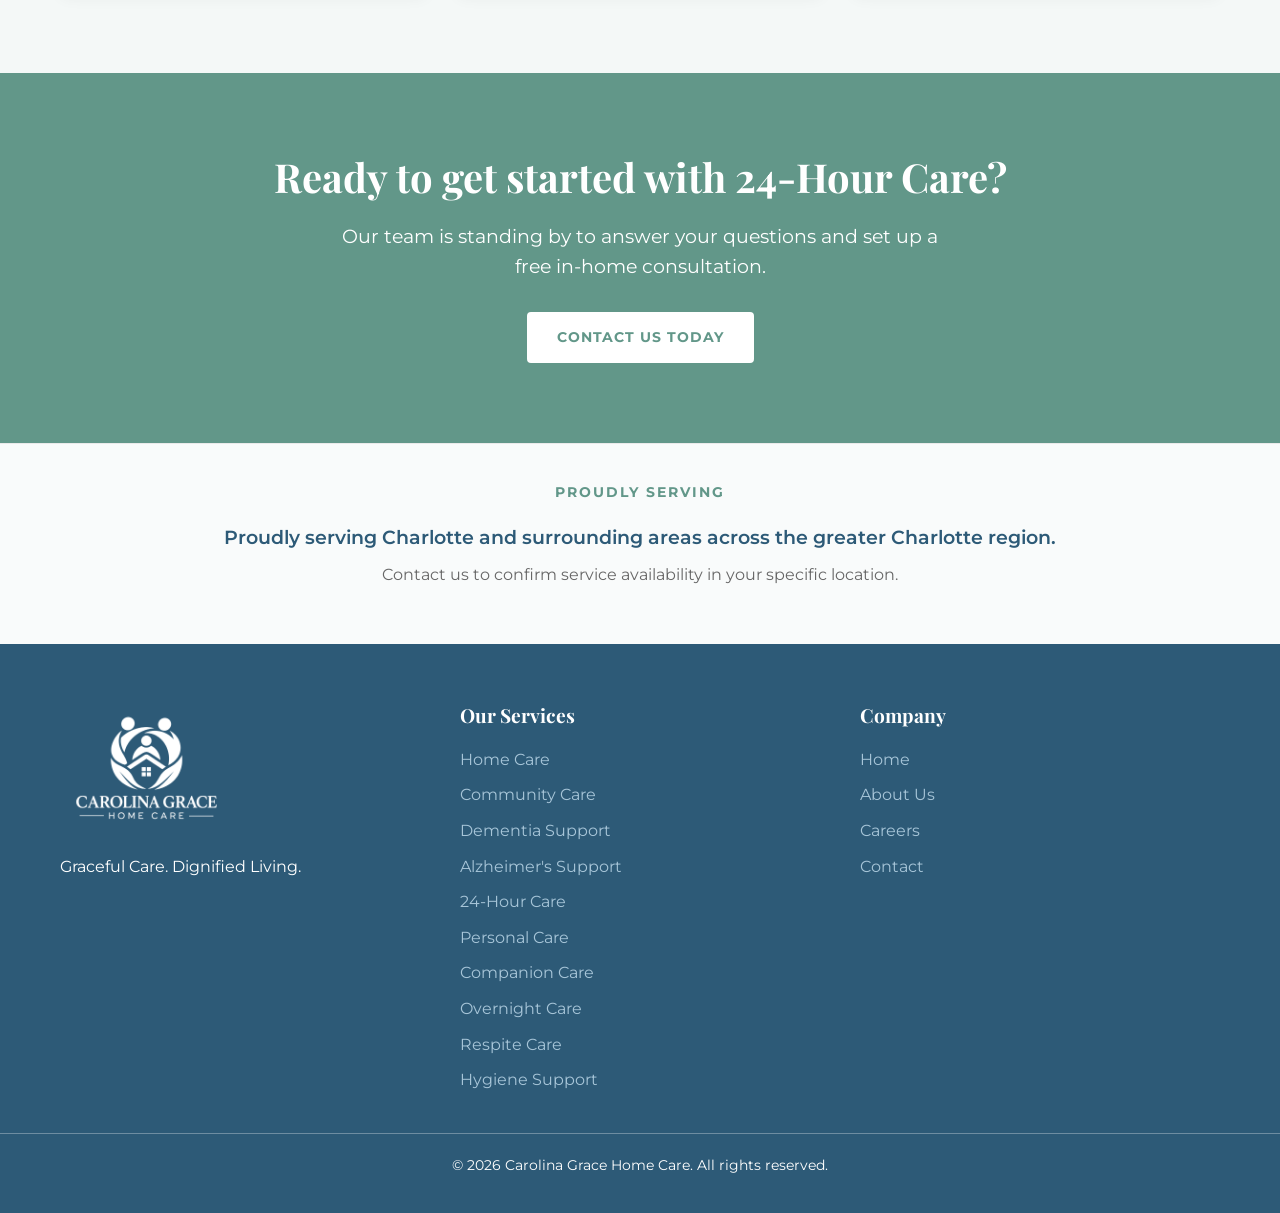
==== commit 2ee46527: "Replace scrolling marquee with static location text" ====
--- a/24-hour-care.html
+++ b/24-hour-care.html
@@ -93,126 +93,8 @@
     <section class="areas-section">
         <div class="container text-center">
             <h4 class="subtitle" style="margin-bottom: 20px;">Proudly Serving</h4>
-        </div>
-        <div class="marquee-wrapper">
-            <div class="marquee-content">
-                <span>Charlotte</span>
-                <span class="dot">&bull;</span>
-                <span>Matthews</span>
-                <span class="dot">&bull;</span>
-                <span>Mint Hill</span>
-                <span class="dot">&bull;</span>
-                <span>Pineville</span>
-                <span class="dot">&bull;</span>
-                <span>Indian Trail</span>
-                <span class="dot">&bull;</span>
-                <span>Monroe</span>
-                <span class="dot">&bull;</span>
-                <span>Waxhaw</span>
-                <span class="dot">&bull;</span>
-                <span>Weddington</span>
-                <span class="dot">&bull;</span>
-                <span>Marvin</span>
-                <span class="dot">&bull;</span>
-                <span>Stallings</span>
-                <span class="dot">&bull;</span>
-                <span>Fort Mill (SC)</span>
-                <span class="dot">&bull;</span>
-                <span>Rock Hill (SC)</span>
-                <span class="dot">&bull;</span>
-                <span>Huntersville</span>
-                <span class="dot">&bull;</span>
-                <span>Cornelius</span>
-                <span class="dot">&bull;</span>
-                <span>Davidson</span>
-                <span class="dot">&bull;</span>
-                <span>Mooresville</span>
-                <span class="dot">&bull;</span>
-                <span>Concord</span>
-                <span class="dot">&bull;</span>
-                <span>Kannapolis</span>
-                <span class="dot">&bull;</span>
-                <span>Harrisburg</span>
-                <span class="dot">&bull;</span>
-                <span>Gastonia</span>
-                <span class="dot">&bull;</span>
-                <span>Belmont</span>
-                <span class="dot">&bull;</span>
-                <span>Mount Holly</span>
-                <span class="dot">&bull;</span>
-                <span>Locust</span>
-                <span class="dot">&bull;</span>
-                <span>Midland</span>
-                <span class="dot">&bull;</span>
-                <span>Albemarle</span>
-                <span class="dot">&bull;</span>
-                <span>Lancaster (SC)</span>
-                <span class="dot">&bull;</span>
-                <span>Shelby</span>
-                <span class="dot">&bull;</span>
-                <span>Lincolnton</span>
-                <span class="dot">&bull;</span>
-                <span>Statesville</span>
-                <!-- Duplicate for seamless loop -->
-                <span class="dot">&bull;</span>
-                <span>Charlotte</span>
-                <span class="dot">&bull;</span>
-                <span>Matthews</span>
-                <span class="dot">&bull;</span>
-                <span>Mint Hill</span>
-                <span class="dot">&bull;</span>
-                <span>Pineville</span>
-                <span class="dot">&bull;</span>
-                <span>Indian Trail</span>
-                <span class="dot">&bull;</span>
-                <span>Monroe</span>
-                <span class="dot">&bull;</span>
-                <span>Waxhaw</span>
-                <span class="dot">&bull;</span>
-                <span>Weddington</span>
-                <span class="dot">&bull;</span>
-                <span>Marvin</span>
-                <span class="dot">&bull;</span>
-                <span>Stallings</span>
-                <span class="dot">&bull;</span>
-                <span>Fort Mill (SC)</span>
-                <span class="dot">&bull;</span>
-                <span>Rock Hill (SC)</span>
-                <span class="dot">&bull;</span>
-                <span>Huntersville</span>
-                <span class="dot">&bull;</span>
-                <span>Cornelius</span>
-                <span class="dot">&bull;</span>
-                <span>Davidson</span>
-                <span class="dot">&bull;</span>
-                <span>Mooresville</span>
-                <span class="dot">&bull;</span>
-                <span>Concord</span>
-                <span class="dot">&bull;</span>
-                <span>Kannapolis</span>
-                <span class="dot">&bull;</span>
-                <span>Harrisburg</span>
-                <span class="dot">&bull;</span>
-                <span>Gastonia</span>
-                <span class="dot">&bull;</span>
-                <span>Belmont</span>
-                <span class="dot">&bull;</span>
-                <span>Mount Holly</span>
-                <span class="dot">&bull;</span>
-                <span>Locust</span>
-                <span class="dot">&bull;</span>
-                <span>Midland</span>
-                <span class="dot">&bull;</span>
-                <span>Albemarle</span>
-                <span class="dot">&bull;</span>
-                <span>Lancaster (SC)</span>
-                <span class="dot">&bull;</span>
-                <span>Shelby</span>
-                <span class="dot">&bull;</span>
-                <span>Lincolnton</span>
-                <span class="dot">&bull;</span>
-                <span>Statesville</span>
-            </div>
+            <p style="font-size: 1.2rem; color: var(--primary-blue); font-weight: 600; margin-bottom: 10px;">Proudly serving Charlotte and surrounding areas across the greater Charlotte region.</p>
+            <p style="font-size: 1rem; color: #666;">Contact us to confirm service availability in your specific location.</p>
         </div>
     </section>
 
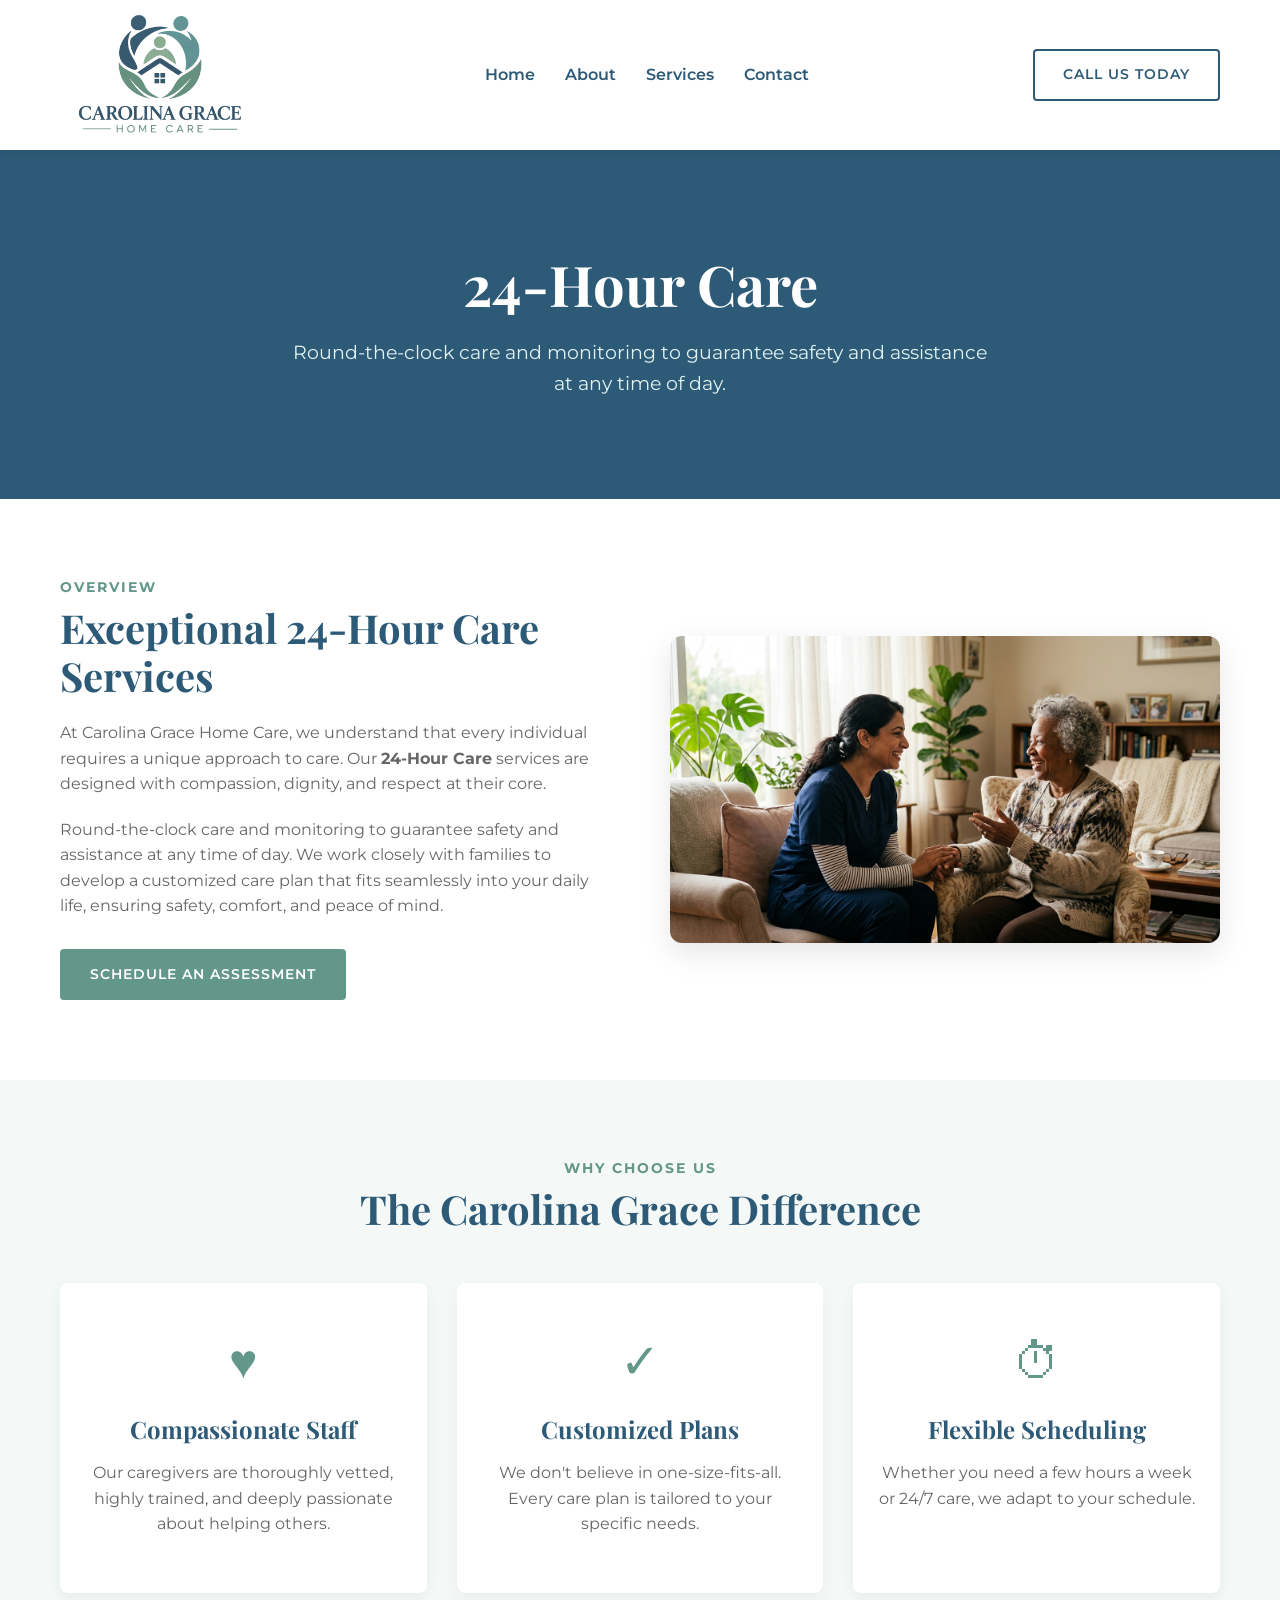
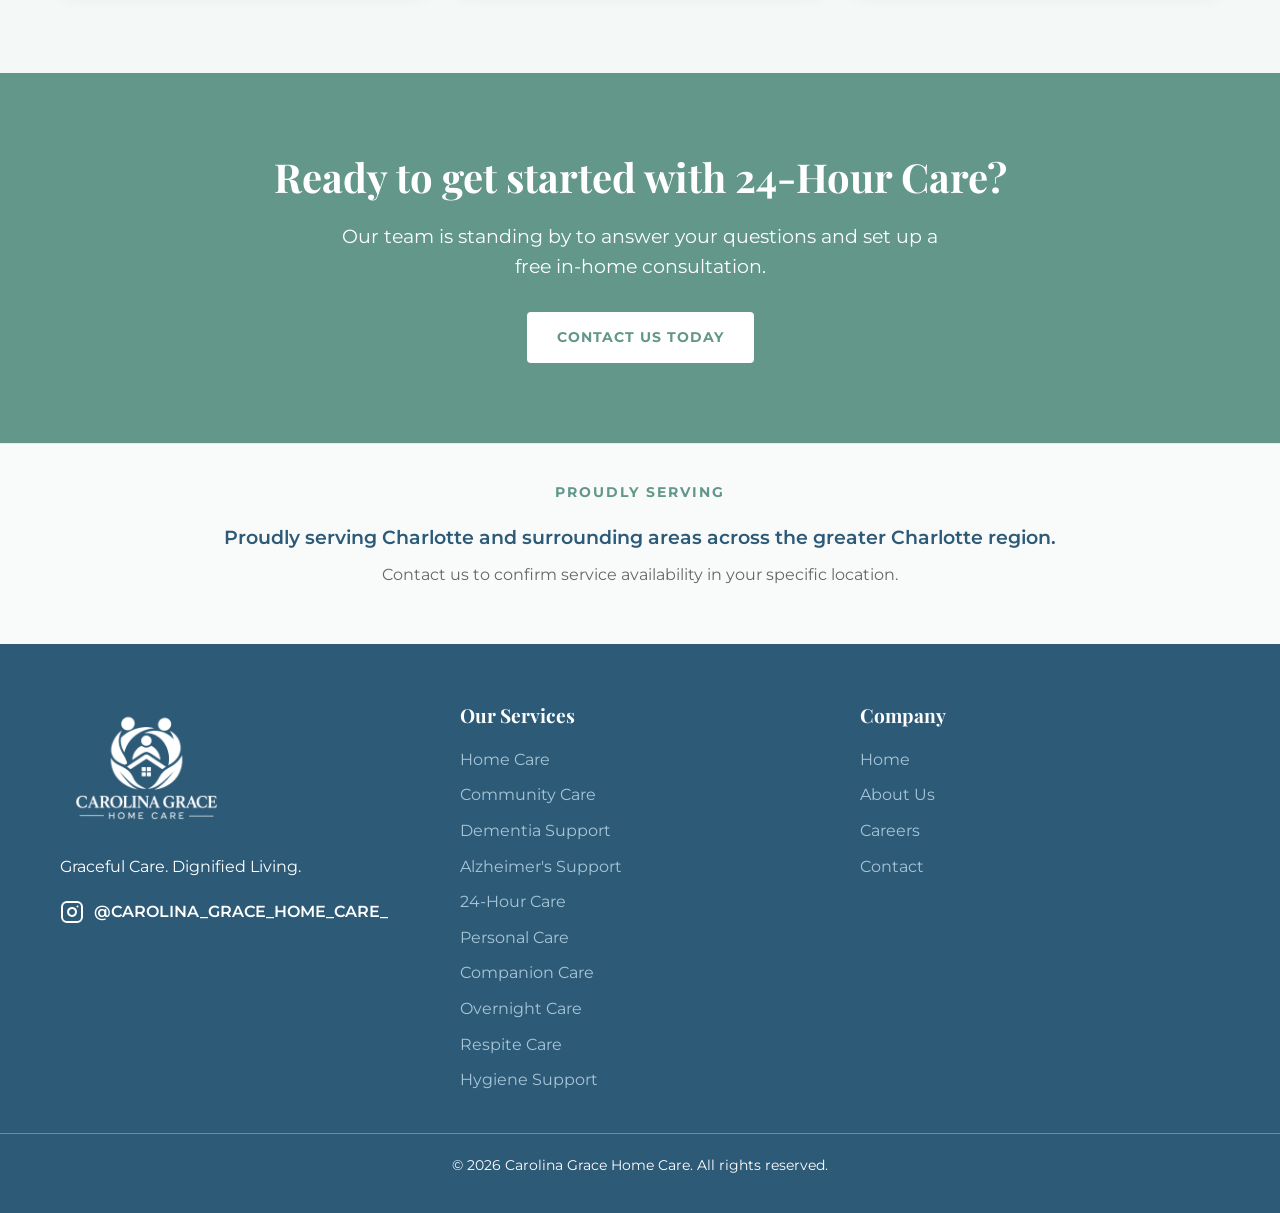
==== commit 6a96694e: "Add Instagram link to footer" ====
--- a/24-hour-care.html
+++ b/24-hour-care.html
@@ -16,7 +16,14 @@
             <div class="logo">
                 <a href="#"><img src="images/logo.png" alt="Carolina Grace Home Care Logo"></a>
             </div>
-            <nav class="nav">
+            
+            <div class="hamburger" id="hamburger">
+                <span class="bar"></span>
+                <span class="bar"></span>
+                <span class="bar"></span>
+            </div>
+
+            <nav class="nav" id="nav-menu">
                 <ul>
                     <li><a href="#home">Home</a></li>
                     <li><a href="#about">About</a></li>
@@ -104,6 +111,12 @@
             <div class="footer-logo">
                 <img src="images/logo.png" alt="Carolina Grace Home Care Logo">
                 <p class="footer-tagline">Graceful Care. Dignified Living.</p>
+                <div class="social-links" style="margin-top: 20px;">
+                    <a href="https://www.instagram.com/CAROLINA_GRACE_HOME_CARE_" target="_blank" style="color: white; text-decoration: none; display: flex; align-items: center; gap: 10px; font-weight: 600;">
+                        <svg xmlns="http://www.w3.org/2000/svg" width="24" height="24" viewBox="0 0 24 24" fill="none" stroke="currentColor" stroke-width="2" stroke-linecap="round" stroke-linejoin="round"><rect x="2" y="2" width="20" height="20" rx="5" ry="5"></rect><path d="M16 11.37A4 4 0 1 1 12.63 8 4 4 0 0 1 16 11.37z"></path><line x1="17.5" y1="6.5" x2="17.51" y2="6.5"></line></svg>
+                        @CAROLINA_GRACE_HOME_CARE_
+                    </a>
+                </div>
             </div>
             <div class="footer-services">
                 <h3>Our Services</h3>
@@ -135,5 +148,22 @@
             <p>&copy; 2026 Carolina Grace Home Care. All rights reserved.</p>
         </div>
     </footer>
+    <script>
+        const hamburger = document.getElementById('hamburger');
+        const navMenu = document.getElementById('nav-menu');
+
+        hamburger.addEventListener('click', () => {
+            hamburger.classList.toggle('active');
+            navMenu.classList.toggle('active');
+        });
+
+        // Close menu when clicking a link
+        document.querySelectorAll('.nav a').forEach(link => {
+            link.addEventListener('click', () => {
+                hamburger.classList.remove('active');
+                navMenu.classList.remove('active');
+            });
+        });
+    </script>
 </body>
 </html>
--- a/style.css
+++ b/style.css
@@ -191,6 +191,33 @@
     color: var(--primary-green);
 }
 
+.hamburger {
+    display: none;
+    cursor: pointer;
+    z-index: 101;
+}
+
+.hamburger .bar {
+    display: block;
+    width: 25px;
+    height: 3px;
+    margin: 5px auto;
+    transition: all 0.3s ease-in-out;
+    background-color: var(--primary-blue);
+}
+
+.hamburger.active .bar:nth-child(2) {
+    opacity: 0;
+}
+
+.hamburger.active .bar:nth-child(1) {
+    transform: translateY(8px) rotate(45deg);
+}
+
+.hamburger.active .bar:nth-child(3) {
+    transform: translateY(-8px) rotate(-45deg);
+}
+
 /* Hero Section */
 .hero {
     position: relative;
@@ -494,6 +521,33 @@
 
 /* Responsive */
 @media (max-width: 992px) {
+    .hamburger {
+        display: block;
+    }
+    .header-cta {
+        display: none;
+    }
+    .nav {
+        position: absolute;
+        left: -100%;
+        top: 100%;
+        gap: 0;
+        flex-direction: column;
+        background-color: var(--white);
+        width: 100%;
+        text-align: center;
+        transition: 0.3s;
+        box-shadow: 0 10px 27px rgba(0, 0, 0, 0.05);
+        padding: 20px 0;
+    }
+    .nav.active {
+        left: 0;
+    }
+    .nav ul {
+        flex-direction: column;
+        gap: 20px;
+    }
+    
     .hero-text-box h1 {
         font-size: 2.8rem;
     }
@@ -512,15 +566,8 @@
         padding: 50px 0;
     }
     .header-container {
-        flex-direction: column;
         height: auto;
         padding: 15px 20px;
-        gap: 15px;
-    }
-    .nav ul {
-        flex-wrap: wrap;
-        justify-content: center;
-        gap: 15px;
     }
     .hero-text-box h1 {
         font-size: 2.2rem;
@@ -532,8 +579,27 @@
     .btn-block {
         width: 100%;
     }
+    .hero {
+        flex-direction: column;
+        height: auto;
+        min-height: auto;
+        padding-bottom: 0;
+        align-items: stretch;
+    }
+    .hero-content {
+        order: 1;
+        padding: 40px 20px;
+        text-align: center;
+        background-color: var(--white);
+    }
+    .hero-image {
+        order: 2;
+        position: relative;
+        height: 400px;
+        width: 100%;
+    }
     .hero-image::after {
-        background: linear-gradient(to right, rgba(255,255,255,0.95) 0%, rgba(255,255,255,0.85) 100%);
+        display: none;
     }
     .about-features {
         grid-template-columns: 1fr;
